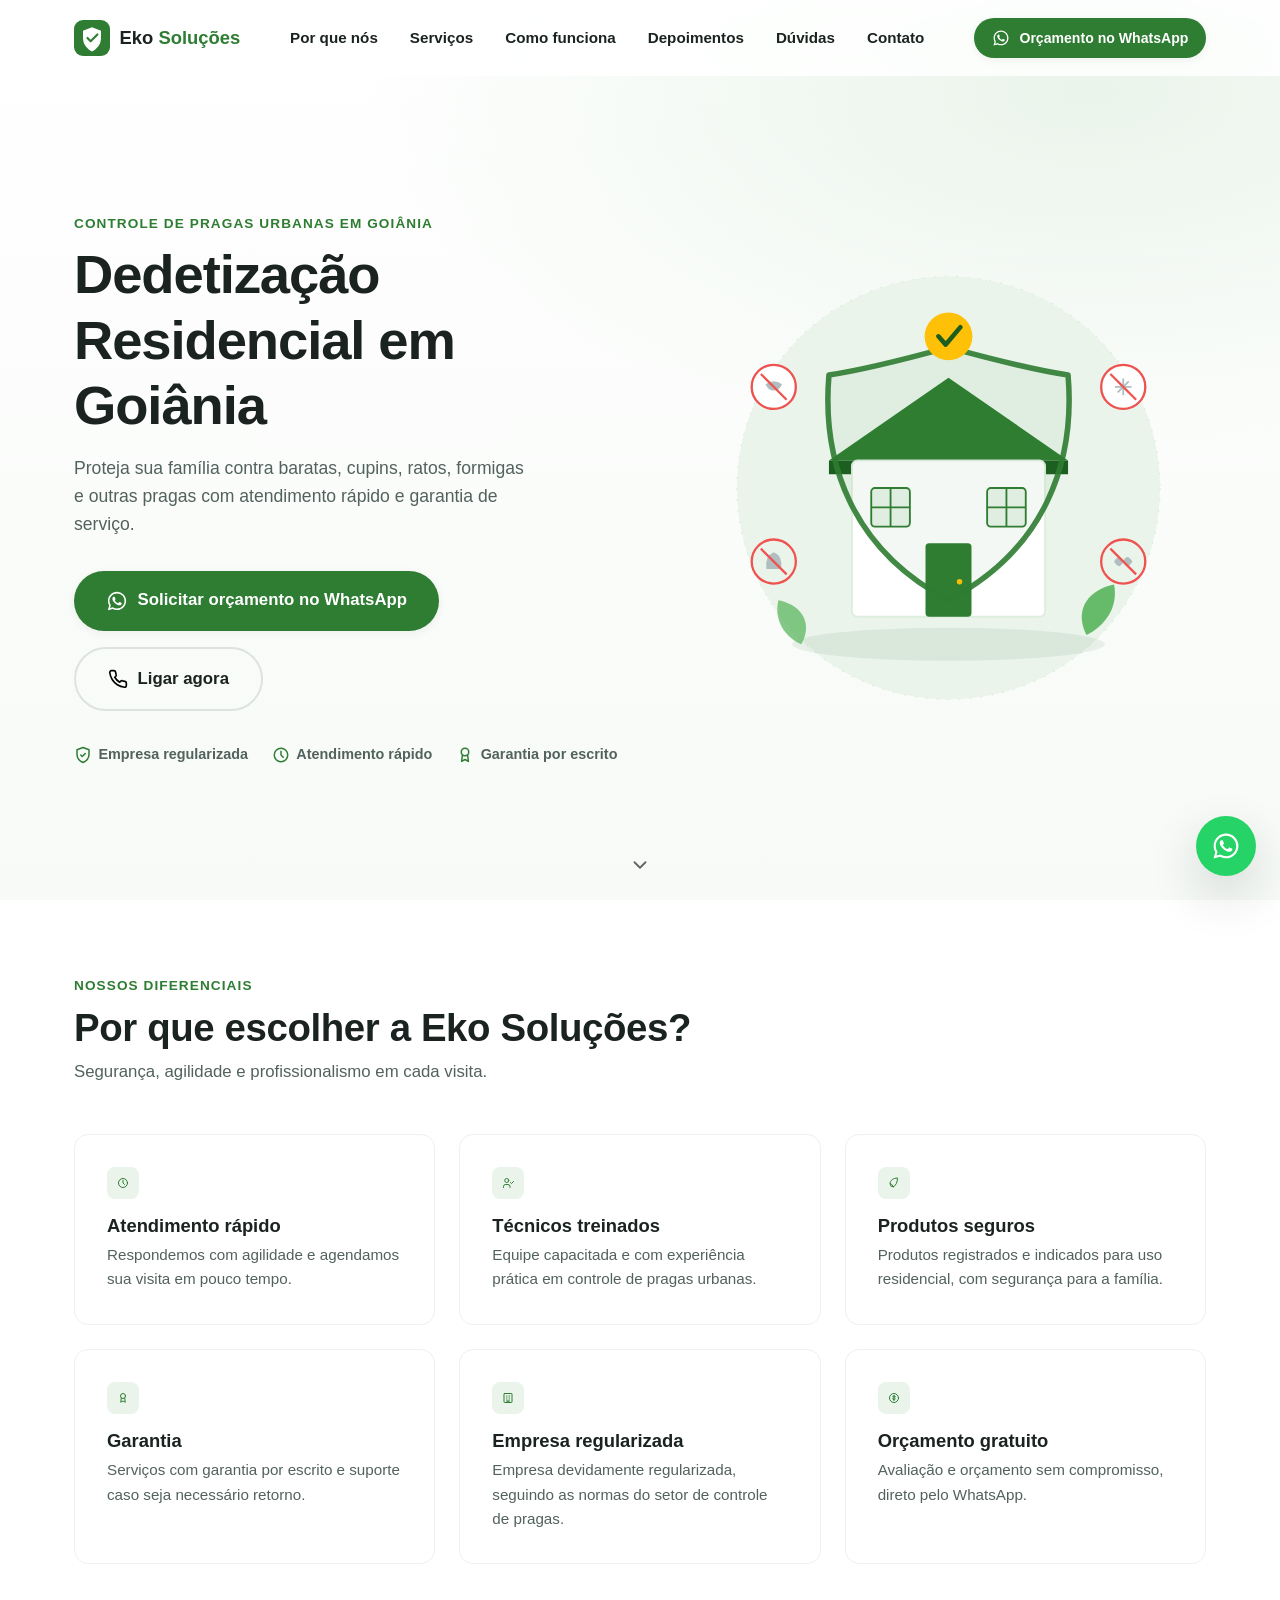
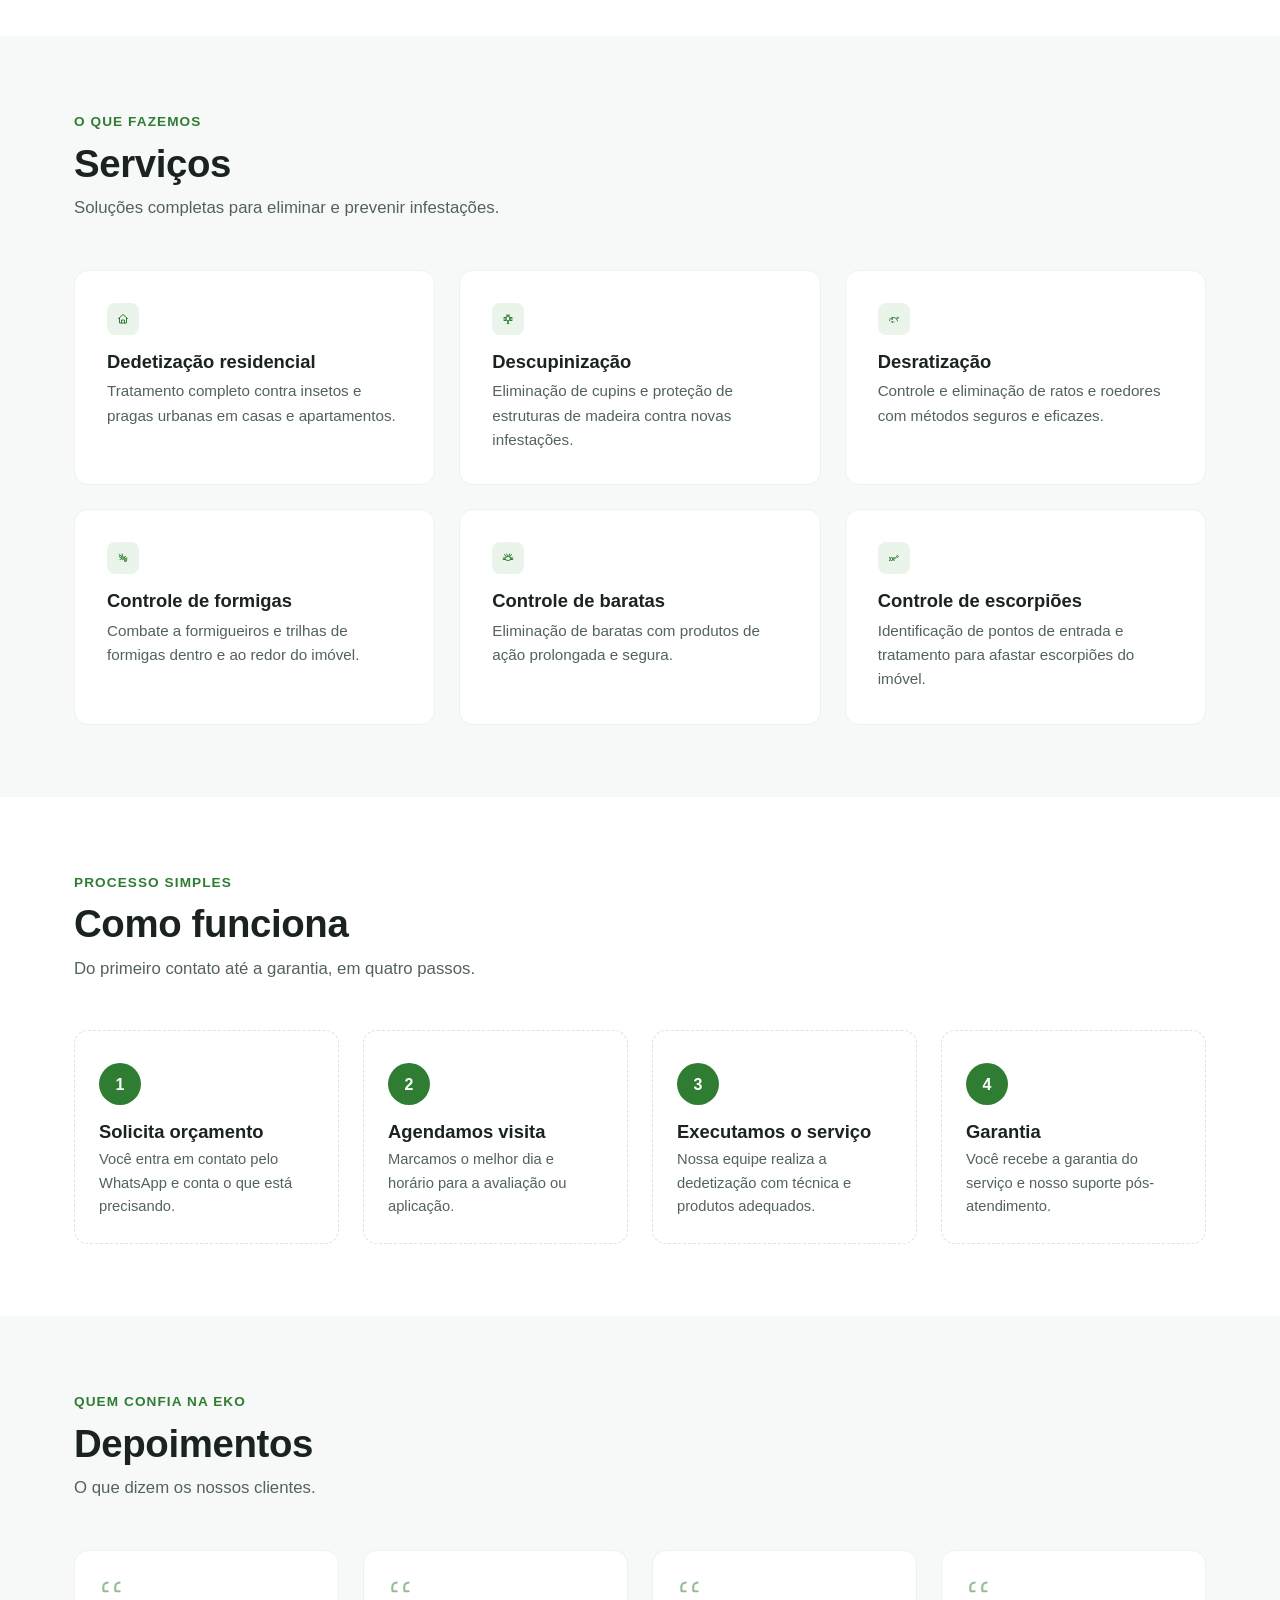
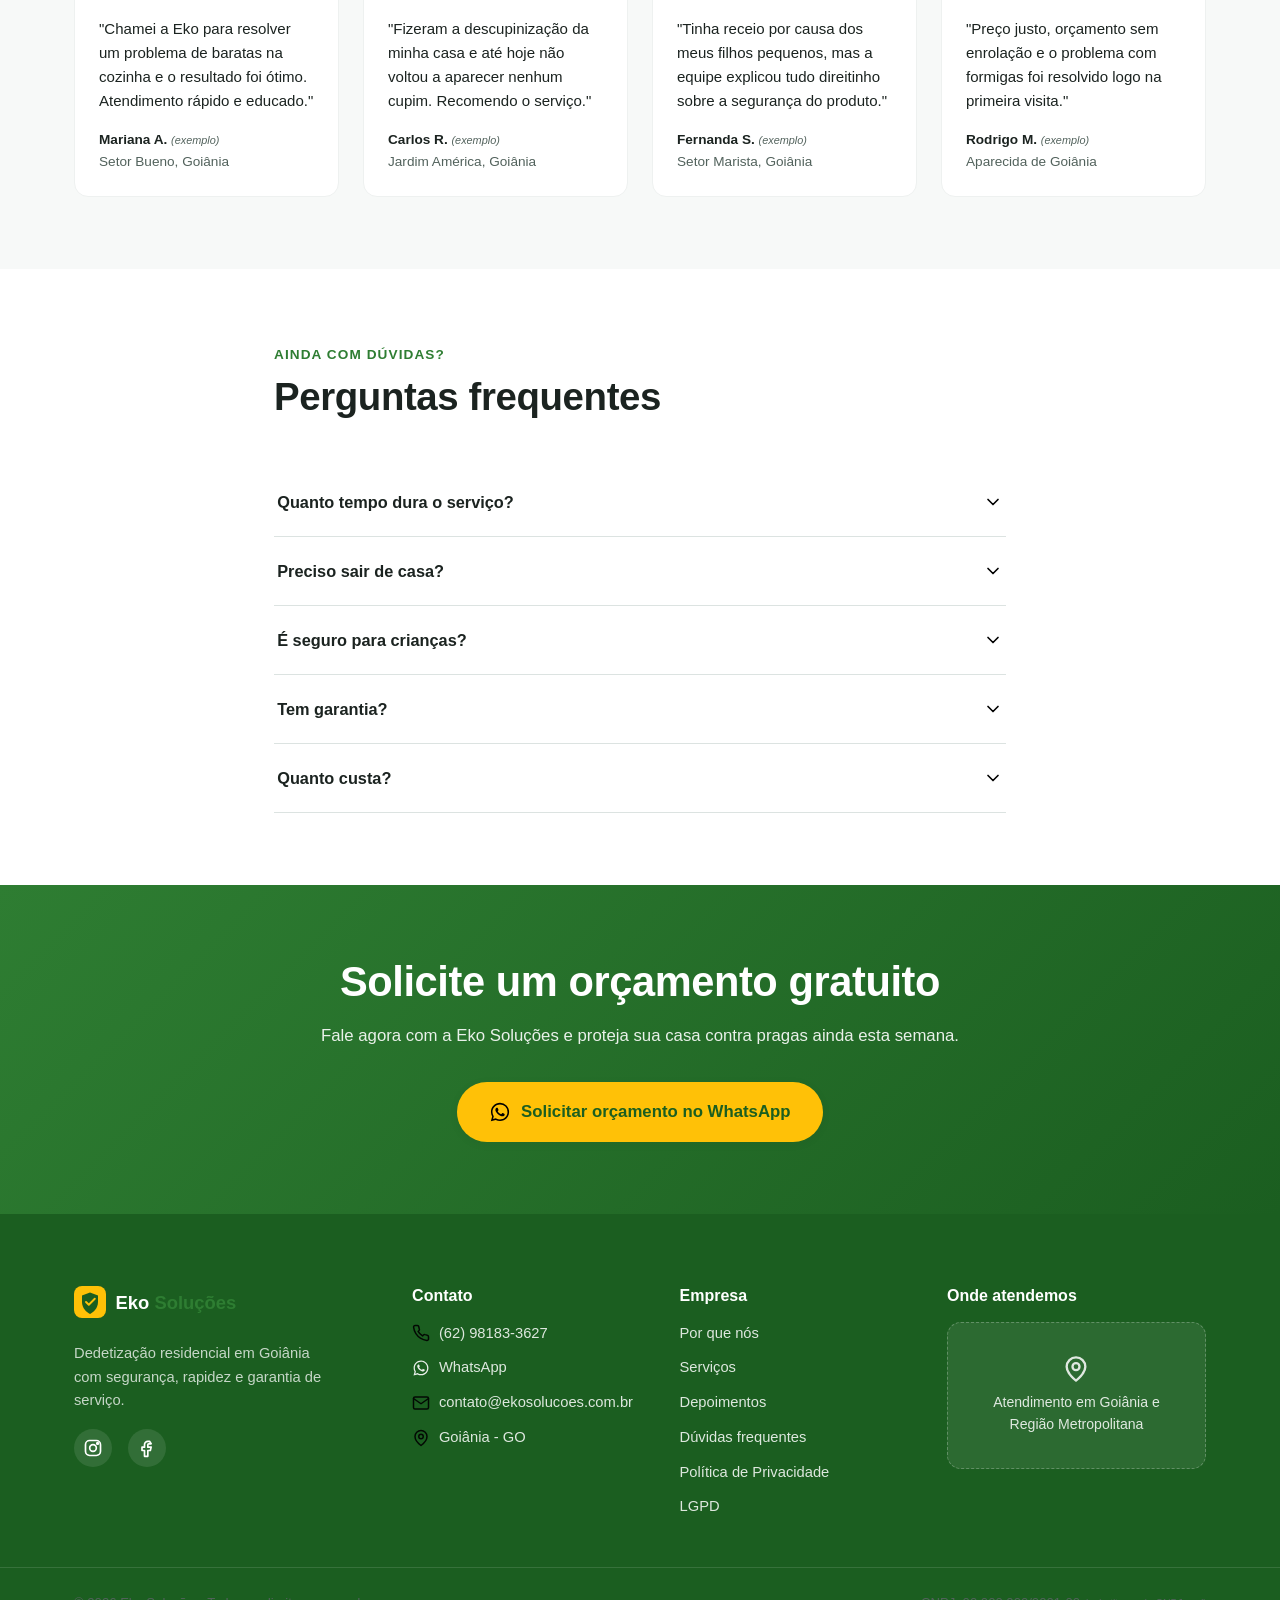
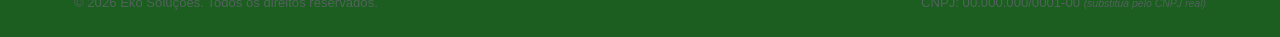
==== index.html @ 36d7492b "Primeira versão do site" ====
<!DOCTYPE html>
<html lang="pt-BR">
<head>
  <!-- ============================================================
       CONFIGURAÇÃO BÁSICA DO DOCUMENTO
  ============================================================= -->
  <meta charset="UTF-8">
  <meta name="viewport" content="width=device-width, initial-scale=1, viewport-fit=cover">

  <!-- ============================================================
       SEO — TÍTULO, DESCRIÇÃO E PALAVRAS-CHAVE
       Edite estes valores caso mude o foco geográfico ou de serviço.
  ============================================================= -->
  <title>Dedetização Residencial em Goiânia | Eko Soluções</title>
  <meta name="description" content="Dedetização residencial em Goiânia com atendimento rápido e garantia de serviço. Eliminamos baratas, cupins, ratos, formigas e escorpiões. Orçamento gratuito pelo WhatsApp.">
  <meta name="keywords" content="dedetização goiânia, dedetizadora goiânia, controle de pragas, descupinização, desratização, controle de formigas, controle de baratas, controle de escorpiões, dedetização residencial">
  <meta name="author" content="Eko Soluções">
  <meta name="robots" content="index, follow">
  <link rel="canonical" href="https://ekosolucoes.com.br/">

  <!-- ============================================================
       OPEN GRAPH (compartilhamento no Facebook, WhatsApp, LinkedIn)
  ============================================================= -->
  <meta property="og:type" content="website">
  <meta property="og:site_name" content="Eko Soluções">
  <meta property="og:locale" content="pt_BR">
  <meta property="og:title" content="Dedetização Residencial em Goiânia | Eko Soluções">
  <meta property="og:description" content="Proteja sua família contra baratas, cupins, ratos, formigas e outras pragas com atendimento rápido e garantia de serviço.">
  <meta property="og:url" content="https://ekosolucoes.com.br/">
  <meta property="og:image" content="https://ekosolucoes.com.br/images/og-image.png">
  <meta property="og:image:width" content="1200">
  <meta property="og:image:height" content="630">
  <meta property="og:image:alt" content="Eko Soluções — Dedetização residencial em Goiânia">

  <!-- ============================================================
       TWITTER CARDS
  ============================================================= -->
  <meta name="twitter:card" content="summary_large_image">
  <meta name="twitter:title" content="Dedetização Residencial em Goiânia | Eko Soluções">
  <meta name="twitter:description" content="Proteja sua família contra baratas, cupins, ratos, formigas e outras pragas com atendimento rápido e garantia de serviço.">
  <meta name="twitter:image" content="https://ekosolucoes.com.br/images/twitter-card.png">

  <!-- ============================================================
       FAVICON / ÍCONES DE APP
  ============================================================= -->
  <link rel="icon" href="/favicon.ico" sizes="any">
  <link rel="icon" type="image/png" sizes="32x32" href="images/favicon-32.png">
  <link rel="icon" type="image/png" sizes="16x16" href="images/favicon-16.png">
  <link rel="icon" type="image/png" sizes="192x192" href="images/favicon-192.png">
  <link rel="apple-touch-icon" sizes="180x180" href="images/apple-touch-icon.png">
  <link rel="manifest" href="manifest.json">
  <meta name="theme-color" content="#2E7D32">

  <!-- ============================================================
       CSS — arquivo único, carregado no head (pequeno e otimizado,
       não bloqueia a renderização de forma perceptível pois é leve
       e não possui @import nem fontes externas).
  ============================================================= -->
  <link rel="stylesheet" href="style.css">

  <!-- ============================================================
       DADOS ESTRUTURADOS (SCHEMA.ORG) — LocalBusiness
       Atualize telefone, endereço e redes sociais com os dados reais
       da empresa antes de publicar em produção.
  ============================================================= -->
  <script type="application/ld+json">
  {
    "@context": "https://schema.org",
    "@type": "LocalBusiness",
    "@id": "https://ekosolucoes.com.br/#organization",
    "name": "Eko Soluções",
    "image": "https://ekosolucoes.com.br/images/og-image.png",
    "url": "https://ekosolucoes.com.br/",
    "telephone": "+5562981833627",
    "priceRange": "$$",
    "description": "Empresa de dedetização residencial em Goiânia. Controle de baratas, cupins, ratos, formigas e escorpiões com técnicos treinados, produtos seguros e garantia de serviço.",
    "address": {
      "@type": "PostalAddress",
      "addressLocality": "Goiânia",
      "addressRegion": "GO",
      "addressCountry": "BR"
    },
    "geo": {
      "@type": "GeoCoordinates",
      "latitude": -16.6869,
      "longitude": -49.2648
    },
    "areaServed": {
      "@type": "City",
      "name": "Goiânia"
    },
    "openingHoursSpecification": [
      {
        "@type": "OpeningHoursSpecification",
        "dayOfWeek": ["Monday","Tuesday","Wednesday","Thursday","Friday"],
        "opens": "08:00",
        "closes": "18:00"
      },
      {
        "@type": "OpeningHoursSpecification",
        "dayOfWeek": ["Saturday"],
        "opens": "08:00",
        "closes": "13:00"
      }
    ],
    "sameAs": [
      "https://www.instagram.com/ekosolucoes",
      "https://www.facebook.com/ekosolucoes"
    ]
  }
  </script>

  <!-- FAQPage schema — reforça a seção de Perguntas Frequentes nos resultados de busca -->
  <script type="application/ld+json">
  {
    "@context": "https://schema.org",
    "@type": "FAQPage",
    "mainEntity": [
      {
        "@type": "Question",
        "name": "Quanto tempo dura o serviço de dedetização?",
        "acceptedAnswer": { "@type": "Answer", "text": "Em geral, uma dedetização residencial completa dura entre 40 minutos e 2 horas, dependendo do tamanho do imóvel e do tipo de praga tratada." }
      },
      {
        "@type": "Question",
        "name": "Preciso sair de casa durante a aplicação?",
        "acceptedAnswer": { "@type": "Answer", "text": "Recomendamos deixar o ambiente ventilando por algumas horas após a aplicação. Nossa equipe orienta o tempo exato conforme o produto utilizado em cada caso." }
      },
      {
        "@type": "Question",
        "name": "É seguro para crianças e animais de estimação?",
        "acceptedAnswer": { "@type": "Answer", "text": "Sim. Utilizamos produtos registrados e aprovados para uso residencial, seguindo todas as normas de segurança. Orientamos o tempo de reentrada de crianças e pets no ambiente." }
      },
      {
        "@type": "Question",
        "name": "O serviço tem garantia?",
        "acceptedAnswer": { "@type": "Answer", "text": "Sim, todos os nossos serviços possuem garantia por escrito, com prazo que varia de acordo com o tipo de praga e serviço contratado." }
      },
      {
        "@type": "Question",
        "name": "Quanto custa a dedetização?",
        "acceptedAnswer": { "@type": "Answer", "text": "O valor varia conforme o tamanho do imóvel, o tipo de praga e a complexidade do serviço. Fazemos uma avaliação gratuita e enviamos um orçamento sem compromisso." }
      }
    ]
  }
  </script>
</head>

<body>

  <!-- ============================================================
       ACESSIBILIDADE: link para pular direto ao conteúdo principal,
       útil para quem navega via teclado ou leitor de tela.
  ============================================================= -->
  <a class="skip-link" href="#conteudo-principal">Pular para o conteúdo principal</a>

  <!-- ============================================================
       CABEÇALHO FIXO
  ============================================================= -->
  <header class="header" id="header">
    <div class="container header__inner">
      <a href="#topo" class="logo" aria-label="Eko Soluções — página inicial">
        <svg class="logo__mark" viewBox="0 0 40 40" width="36" height="36" aria-hidden="true">
          <rect width="40" height="40" rx="10" fill="#2E7D32"/>
          <path d="M20 8 30 12v8c0 8-6 13-10 15-4-2-10-7-10-15v-8l10-4Z" fill="#FFFFFF"/>
          <path d="m15 20 3.5 3.5L26 16" fill="none" stroke="#2E7D32" stroke-width="2.4" stroke-linecap="round" stroke-linejoin="round"/>
        </svg>
        <span class="logo__text">Eko <strong>Soluções</strong></span>
      </a>

      <!-- Navegação principal (desktop) -->
      <nav class="nav" id="mainNav" aria-label="Navegação principal">
        <ul class="nav__list">
          <li><a href="#por-que-nos">Por que nós</a></li>
          <li><a href="#servicos">Serviços</a></li>
          <li><a href="#como-funciona">Como funciona</a></li>
          <li><a href="#depoimentos">Depoimentos</a></li>
          <li><a href="#faq">Dúvidas</a></li>
          <li><a href="#contato">Contato</a></li>
        </ul>
      </nav>

      <div class="header__actions">
        <a href="#" class="btn btn--primary btn--sm js-whatsapp-link" data-wa-message="Olá! Vim pelo site e gostaria de solicitar um orçamento.">
          <img src="icons/whatsapp.svg" alt="" width="18" height="18" loading="lazy">
          <span>Orçamento no WhatsApp</span>
        </a>

        <!-- Botão do menu mobile (hambúrguer) -->
        <button class="menu-toggle" id="menuToggle" aria-expanded="false" aria-controls="mobileMenu" aria-label="Abrir menu de navegação">
          <img src="icons/menu.svg" alt="" width="26" height="26" class="menu-toggle__icon-open">
        </button>
      </div>
    </div>

    <!-- Menu mobile (painel deslizante) -->
    <div class="mobile-menu" id="mobileMenu" aria-hidden="true">
      <ul class="mobile-menu__list">
        <li><a href="#por-que-nos">Por que nós</a></li>
        <li><a href="#servicos">Serviços</a></li>
        <li><a href="#como-funciona">Como funciona</a></li>
        <li><a href="#depoimentos">Depoimentos</a></li>
        <li><a href="#faq">Dúvidas frequentes</a></li>
        <li><a href="#contato">Contato</a></li>
      </ul>
      <a href="#" class="btn btn--primary btn--block js-whatsapp-link" data-wa-message="Olá! Vim pelo site e gostaria de solicitar um orçamento.">
        <img src="icons/whatsapp.svg" alt="" width="18" height="18" loading="lazy">
        <span>Falar no WhatsApp</span>
      </a>
    </div>
  </header>

  <main id="conteudo-principal">

    <!-- ============================================================
         HERO — ocupa a tela inteira (100dvh)
    ============================================================= -->
    <section class="hero" id="topo">
      <div class="hero__bg" aria-hidden="true"></div>
      <div class="container hero__inner">
        <div class="hero__content">
          <p class="eyebrow">Controle de pragas urbanas em Goiânia</p>
          <h1 class="hero__title">Dedetização Residencial em Goiânia</h1>
          <p class="hero__subtitle">
            Proteja sua família contra baratas, cupins, ratos, formigas e outras pragas
            com atendimento rápido e garantia de serviço.
          </p>

          <div class="hero__actions">
            <a href="#" class="btn btn--primary btn--lg js-whatsapp-link" data-wa-message="Olá! Gostaria de solicitar um orçamento de dedetização.">
              <img src="icons/whatsapp.svg" alt="" width="22" height="22">
              <span>Solicitar orçamento no WhatsApp</span>
            </a>
            <a href="#" class="btn btn--outline btn--lg js-phone-link">
              <img src="icons/phone.svg" alt="" width="20" height="20">
              <span>Ligar agora</span>
            </a>
          </div>

          <ul class="hero__trust" aria-label="Diferenciais rápidos">
            <li><img src="icons/shield-check.svg" alt="" width="18" height="18">Empresa regularizada</li>
            <li><img src="icons/clock-fast.svg" alt="" width="18" height="18">Atendimento rápido</li>
            <li><img src="icons/certificate.svg" alt="" width="18" height="18">Garantia por escrito</li>
          </ul>
        </div>

        <div class="hero__media">
          <!-- Imagem acima da dobra: carregada sem lazy loading e com alta prioridade,
               pois impacta diretamente o LCP (Largest Contentful Paint). -->
          <img
            src="images/hero-illustration.svg"
            alt="Ilustração de uma casa protegida por um escudo verde, simbolizando a proteção contra pragas oferecida pela Eko Soluções"
            width="560" height="520"
            fetchpriority="high"
            decoding="async">
        </div>
      </div>

      <a href="#por-que-nos" class="hero__scroll-cue" aria-label="Rolar para a próxima seção">
        <img src="icons/chevron-down.svg" alt="" width="22" height="22">
      </a>
    </section>

    <!-- ============================================================
         POR QUE ESCOLHER A EKO SOLUÇÕES
    ============================================================= -->
    <section class="section" id="por-que-nos">
      <div class="container">
        <header class="section__head reveal">
          <p class="eyebrow">Nossos diferenciais</p>
          <h2>Por que escolher a Eko Soluções?</h2>
          <p class="section__lead">Segurança, agilidade e profissionalismo em cada visita.</p>
        </header>

        <div class="grid grid--3">
          <div class="card reveal">
            <img src="icons/clock-fast.svg" alt="" width="32" height="32" class="card__icon">
            <h3>Atendimento rápido</h3>
            <p>Respondemos com agilidade e agendamos sua visita em pouco tempo.</p>
          </div>
          <div class="card reveal">
            <img src="icons/user-check.svg" alt="" width="32" height="32" class="card__icon">
            <h3>Técnicos treinados</h3>
            <p>Equipe capacitada e com experiência prática em controle de pragas urbanas.</p>
          </div>
          <div class="card reveal">
            <img src="icons/leaf.svg" alt="" width="32" height="32" class="card__icon">
            <h3>Produtos seguros</h3>
            <p>Produtos registrados e indicados para uso residencial, com segurança para a família.</p>
          </div>
          <div class="card reveal">
            <img src="icons/certificate.svg" alt="" width="32" height="32" class="card__icon">
            <h3>Garantia</h3>
            <p>Serviços com garantia por escrito e suporte caso seja necessário retorno.</p>
          </div>
          <div class="card reveal">
            <img src="icons/building.svg" alt="" width="32" height="32" class="card__icon">
            <h3>Empresa regularizada</h3>
            <p>Empresa devidamente regularizada, seguindo as normas do setor de controle de pragas.</p>
          </div>
          <div class="card reveal">
            <img src="icons/coin.svg" alt="" width="32" height="32" class="card__icon">
            <h3>Orçamento gratuito</h3>
            <p>Avaliação e orçamento sem compromisso, direto pelo WhatsApp.</p>
          </div>
        </div>
      </div>
    </section>

    <!-- ============================================================
         SERVIÇOS
    ============================================================= -->
    <section class="section section--alt" id="servicos">
      <div class="container">
        <header class="section__head reveal">
          <p class="eyebrow">O que fazemos</p>
          <h2>Serviços</h2>
          <p class="section__lead">Soluções completas para eliminar e prevenir infestações.</p>
        </header>

        <div class="grid grid--3">
          <div class="card reveal">
            <img src="icons/house.svg" alt="" width="32" height="32" class="card__icon">
            <h3>Dedetização residencial</h3>
            <p>Tratamento completo contra insetos e pragas urbanas em casas e apartamentos.</p>
          </div>
          <div class="card reveal">
            <img src="icons/termite.svg" alt="" width="32" height="32" class="card__icon">
            <h3>Descupinização</h3>
            <p>Eliminação de cupins e proteção de estruturas de madeira contra novas infestações.</p>
          </div>
          <div class="card reveal">
            <img src="icons/rat.svg" alt="" width="32" height="32" class="card__icon">
            <h3>Desratização</h3>
            <p>Controle e eliminação de ratos e roedores com métodos seguros e eficazes.</p>
          </div>
          <div class="card reveal">
            <img src="icons/ant.svg" alt="" width="32" height="32" class="card__icon">
            <h3>Controle de formigas</h3>
            <p>Combate a formigueiros e trilhas de formigas dentro e ao redor do imóvel.</p>
          </div>
          <div class="card reveal">
            <img src="icons/cockroach.svg" alt="" width="32" height="32" class="card__icon">
            <h3>Controle de baratas</h3>
            <p>Eliminação de baratas com produtos de ação prolongada e segura.</p>
          </div>
          <div class="card reveal">
            <img src="icons/scorpion.svg" alt="" width="32" height="32" class="card__icon">
            <h3>Controle de escorpiões</h3>
            <p>Identificação de pontos de entrada e tratamento para afastar escorpiões do imóvel.</p>
          </div>
        </div>
      </div>
    </section>

    <!-- ============================================================
         COMO FUNCIONA
    ============================================================= -->
    <section class="section" id="como-funciona">
      <div class="container">
        <header class="section__head reveal">
          <p class="eyebrow">Processo simples</p>
          <h2>Como funciona</h2>
          <p class="section__lead">Do primeiro contato até a garantia, em quatro passos.</p>
        </header>

        <ol class="steps">
          <li class="steps__item reveal">
            <span class="steps__number">1</span>
            <h3>Solicita orçamento</h3>
            <p>Você entra em contato pelo WhatsApp e conta o que está precisando.</p>
          </li>
          <li class="steps__item reveal">
            <span class="steps__number">2</span>
            <h3>Agendamos visita</h3>
            <p>Marcamos o melhor dia e horário para a avaliação ou aplicação.</p>
          </li>
          <li class="steps__item reveal">
            <span class="steps__number">3</span>
            <h3>Executamos o serviço</h3>
            <p>Nossa equipe realiza a dedetização com técnica e produtos adequados.</p>
          </li>
          <li class="steps__item reveal">
            <span class="steps__number">4</span>
            <h3>Garantia</h3>
            <p>Você recebe a garantia do serviço e nosso suporte pós-atendimento.</p>
          </li>
        </ol>
      </div>
    </section>

    <!-- ============================================================
         DEPOIMENTOS
    ============================================================= -->
    <section class="section section--alt" id="depoimentos">
      <div class="container">
        <header class="section__head reveal">
          <p class="eyebrow">Quem confia na Eko</p>
          <h2>Depoimentos</h2>
          <p class="section__lead">O que dizem os nossos clientes.</p>
        </header>

        <!--
          ATENÇÃO — DEPOIMENTOS FICTÍCIOS:
          Os quatro depoimentos abaixo são apenas EXEMPLOS para fins de layout.
          Substitua pelos depoimentos reais dos seus clientes antes de publicar,
          preferencialmente com autorização por escrito para uso do nome/foto.
        -->
        <div class="grid grid--4">
          <blockquote class="testimonial reveal">
            <img src="icons/quote.svg" alt="" width="26" height="26" class="testimonial__icon">
            <p>"Chamei a Eko para resolver um problema de baratas na cozinha e o resultado foi ótimo. Atendimento rápido e educado."</p>
            <footer>
              <span class="testimonial__name">Mariana A. <span class="ficticio">(exemplo)</span></span>
              <span class="testimonial__place">Setor Bueno, Goiânia</span>
            </footer>
          </blockquote>
          <blockquote class="testimonial reveal">
            <img src="icons/quote.svg" alt="" width="26" height="26" class="testimonial__icon">
            <p>"Fizeram a descupinização da minha casa e até hoje não voltou a aparecer nenhum cupim. Recomendo o serviço."</p>
            <footer>
              <span class="testimonial__name">Carlos R. <span class="ficticio">(exemplo)</span></span>
              <span class="testimonial__place">Jardim América, Goiânia</span>
            </footer>
          </blockquote>
          <blockquote class="testimonial reveal">
            <img src="icons/quote.svg" alt="" width="26" height="26" class="testimonial__icon">
            <p>"Tinha receio por causa dos meus filhos pequenos, mas a equipe explicou tudo direitinho sobre a segurança do produto."</p>
            <footer>
              <span class="testimonial__name">Fernanda S. <span class="ficticio">(exemplo)</span></span>
              <span class="testimonial__place">Setor Marista, Goiânia</span>
            </footer>
          </blockquote>
          <blockquote class="testimonial reveal">
            <img src="icons/quote.svg" alt="" width="26" height="26" class="testimonial__icon">
            <p>"Preço justo, orçamento sem enrolação e o problema com formigas foi resolvido logo na primeira visita."</p>
            <footer>
              <span class="testimonial__name">Rodrigo M. <span class="ficticio">(exemplo)</span></span>
              <span class="testimonial__place">Aparecida de Goiânia</span>
            </footer>
          </blockquote>
        </div>
      </div>
    </section>

    <!-- ============================================================
         FAQ (ACCORDION)
    ============================================================= -->
    <section class="section" id="faq">
      <div class="container container--narrow">
        <header class="section__head reveal">
          <p class="eyebrow">Ainda com dúvidas?</p>
          <h2>Perguntas frequentes</h2>
        </header>

        <div class="accordion reveal">
          <div class="accordion__item">
            <h3 class="accordion__heading">
              <button class="accordion__trigger" aria-expanded="false" aria-controls="faq-1" id="faq-1-btn">
                Quanto tempo dura o serviço?
                <img src="icons/chevron-down.svg" alt="" width="20" height="20" class="accordion__chevron">
              </button>
            </h3>
            <div class="accordion__panel" id="faq-1" role="region" aria-labelledby="faq-1-btn">
              <p>Em geral, uma dedetização residencial completa dura entre 40 minutos e 2 horas, dependendo do tamanho do imóvel e do tipo de praga tratada.</p>
            </div>
          </div>

          <div class="accordion__item">
            <h3 class="accordion__heading">
              <button class="accordion__trigger" aria-expanded="false" aria-controls="faq-2" id="faq-2-btn">
                Preciso sair de casa?
                <img src="icons/chevron-down.svg" alt="" width="20" height="20" class="accordion__chevron">
              </button>
            </h3>
            <div class="accordion__panel" id="faq-2" role="region" aria-labelledby="faq-2-btn">
              <p>Recomendamos deixar o ambiente ventilando por algumas horas após a aplicação. Nossa equipe orienta o tempo exato conforme o produto utilizado em cada caso.</p>
            </div>
          </div>

          <div class="accordion__item">
            <h3 class="accordion__heading">
              <button class="accordion__trigger" aria-expanded="false" aria-controls="faq-3" id="faq-3-btn">
                É seguro para crianças?
                <img src="icons/chevron-down.svg" alt="" width="20" height="20" class="accordion__chevron">
              </button>
            </h3>
            <div class="accordion__panel" id="faq-3" role="region" aria-labelledby="faq-3-btn">
              <p>Sim. Utilizamos produtos registrados e aprovados para uso residencial, seguindo todas as normas de segurança. Orientamos o tempo de reentrada de crianças e pets no ambiente.</p>
            </div>
          </div>

          <div class="accordion__item">
            <h3 class="accordion__heading">
              <button class="accordion__trigger" aria-expanded="false" aria-controls="faq-4" id="faq-4-btn">
                Tem garantia?
                <img src="icons/chevron-down.svg" alt="" width="20" height="20" class="accordion__chevron">
              </button>
            </h3>
            <div class="accordion__panel" id="faq-4" role="region" aria-labelledby="faq-4-btn">
              <p>Sim, todos os nossos serviços possuem garantia por escrito, com prazo que varia de acordo com o tipo de praga e serviço contratado.</p>
            </div>
          </div>

          <div class="accordion__item">
            <h3 class="accordion__heading">
              <button class="accordion__trigger" aria-expanded="false" aria-controls="faq-5" id="faq-5-btn">
                Quanto custa?
                <img src="icons/chevron-down.svg" alt="" width="20" height="20" class="accordion__chevron">
              </button>
            </h3>
            <div class="accordion__panel" id="faq-5" role="region" aria-labelledby="faq-5-btn">
              <p>O valor varia conforme o tamanho do imóvel, o tipo de praga e a complexidade do serviço. Fazemos uma avaliação gratuita e enviamos um orçamento sem compromisso.</p>
            </div>
          </div>
        </div>
      </div>
    </section>

    <!-- ============================================================
         CTA FINAL
    ============================================================= -->
    <section class="cta-final">
      <div class="container cta-final__inner reveal">
        <h2>Solicite um orçamento gratuito</h2>
        <p>Fale agora com a Eko Soluções e proteja sua casa contra pragas ainda esta semana.</p>
        <a href="#" class="btn btn--yellow btn--lg js-whatsapp-link" data-wa-message="Olá! Quero solicitar um orçamento gratuito de dedetização.">
          <img src="icons/whatsapp.svg" alt="" width="22" height="22" class="whatsapp-icon-dark">
          <span>Solicitar orçamento no WhatsApp</span>
        </a>
      </div>
    </section>

  </main>

  <!-- ============================================================
       RODAPÉ
  ============================================================= -->
  <footer class="footer" id="contato">
    <div class="container footer__grid">
      <div class="footer__col">
        <a href="#topo" class="logo logo--footer" aria-label="Eko Soluções — página inicial">
          <svg class="logo__mark" viewBox="0 0 40 40" width="32" height="32" aria-hidden="true">
            <rect width="40" height="40" rx="10" fill="#FFC107"/>
            <path d="M20 8 30 12v8c0 8-6 13-10 15-4-2-10-7-10-15v-8l10-4Z" fill="#1B5E20"/>
            <path d="m15 20 3.5 3.5L26 16" fill="none" stroke="#FFC107" stroke-width="2.4" stroke-linecap="round" stroke-linejoin="round"/>
          </svg>
          <span class="logo__text logo__text--footer">Eko <strong>Soluções</strong></span>
        </a>
        <p class="footer__desc">Dedetização residencial em Goiânia com segurança, rapidez e garantia de serviço.</p>

        <div class="footer__social">
          <a href="https://www.instagram.com/ekosolucoes" target="_blank" rel="noopener noreferrer" aria-label="Eko Soluções no Instagram">
            <img src="icons/instagram.svg" alt="" width="20" height="20" loading="lazy">
          </a>
          <a href="https://www.facebook.com/ekosolucoes" target="_blank" rel="noopener noreferrer" aria-label="Eko Soluções no Facebook">
            <img src="icons/facebook.svg" alt="" width="20" height="20" loading="lazy">
          </a>
        </div>
      </div>

      <div class="footer__col">
        <h3 class="footer__title">Contato</h3>
        <ul class="footer__list">
          <li>
            <img src="icons/phone.svg" alt="" width="18" height="18" loading="lazy">
            <a href="#" class="js-phone-link">(62) 98183-3627</a>
          </li>
          <li>
            <img src="icons/whatsapp.svg" alt="" width="18" height="18" loading="lazy" class="icon-footer-wa">
            <a href="#" class="js-whatsapp-link" data-wa-message="Olá! Encontrei a Eko Soluções pelo site e gostaria de mais informações.">WhatsApp</a>
          </li>
          <li>
            <img src="icons/mail.svg" alt="" width="18" height="18" loading="lazy">
            <a href="mailto:contato@ekosolucoes.com.br">contato@ekosolucoes.com.br</a>
          </li>
          <li>
            <img src="icons/map-pin.svg" alt="" width="18" height="18" loading="lazy">
            <span>Goiânia - GO</span>
          </li>
        </ul>
      </div>

      <div class="footer__col">
        <h3 class="footer__title">Empresa</h3>
        <ul class="footer__list footer__list--links">
          <li><a href="#por-que-nos">Por que nós</a></li>
          <li><a href="#servicos">Serviços</a></li>
          <li><a href="#depoimentos">Depoimentos</a></li>
          <li><a href="#faq">Dúvidas frequentes</a></li>
          <li><a href="politica-de-privacidade.html">Política de Privacidade</a></li>
          <li><a href="politica-de-privacidade.html#lgpd">LGPD</a></li>
        </ul>
      </div>

      <div class="footer__col footer__col--map">
        <h3 class="footer__title">Onde atendemos</h3>
        <!--
          PLACEHOLDER DE MAPA:
          Substitua este bloco por um <iframe> real do Google Maps quando
          publicar em produção. Exemplo:
          <iframe src="https://www.google.com/maps/embed?pb=..." width="100%" height="220"
            style="border:0" loading="lazy" referrerpolicy="no-referrer-when-downgrade"
            title="Mapa de atendimento em Goiânia"></iframe>
          Mantivemos um placeholder estático para não depender de serviços
          externos e preservar a nota de performance.
        -->
        <div class="map-placeholder" role="img" aria-label="Mapa ilustrativo indicando a região de atendimento em Goiânia e Grande Goiânia">
          <img src="icons/map-pin.svg" alt="" width="28" height="28" loading="lazy">
          <span>Atendimento em Goiânia e Região Metropolitana</span>
        </div>
      </div>
    </div>

    <div class="footer__bottom">
      <div class="container footer__bottom-inner">
        <p>&copy; <span id="anoAtual">2026</span> Eko Soluções. Todos os direitos reservados.</p>
        <p class="footer__cnpj">CNPJ: 00.000.000/0001-00 <span class="ficticio">(substitua pelo CNPJ real)</span></p>
      </div>
    </div>
  </footer>

  <!-- ============================================================
       BOTÃO FLUTUANTE DO WHATSAPP
  ============================================================= -->
  <a href="#" class="whatsapp-float js-whatsapp-link" data-wa-message="Olá! Vim pelo site da Eko Soluções e gostaria de solicitar um orçamento." aria-label="Solicitar orçamento pelo WhatsApp">
    <img src="icons/whatsapp.svg" alt="" width="30" height="30">
  </a>

  <!-- ============================================================
       BOTÃO VOLTAR AO TOPO
  ============================================================= -->
  <button class="back-to-top" id="backToTop" aria-label="Voltar ao topo da página">
    <img src="icons/arrow-up.svg" alt="" width="22" height="22">
  </button>

  <!-- ============================================================
       JAVASCRIPT — carregado no final do body com "defer" para não
       bloquear a renderização da página.
  ============================================================= -->
  <script src="script.js" defer></script>
</body>
</html>
---- style.css ----
/* ============================================================================
   EKO SOLUÇÕES — style.css
   CSS puro, sem frameworks, organizado por seções e fortemente comentado.
   Índice:
     1. Reset e variáveis (design tokens)
     2. Tipografia e elementos base
     3. Utilitários (container, grid, botões)
     4. Cabeçalho e navegação
     5. Hero
     6. Seções gerais (cards, "por que nós", serviços)
     7. Como funciona
     8. Depoimentos
     9. FAQ / Accordion
    10. CTA final
    11. Rodapé
    12. Botões flutuantes (WhatsApp / voltar ao topo)
    13. Animações (reveal on scroll)
    14. Acessibilidade e responsividade
============================================================================ */

/* ----------------------------------------------------------------------
   1. RESET E VARIÁVEIS
------------------------------------------------------------------------- */
*, *::before, *::after {
  box-sizing: border-box;
  margin: 0;
  padding: 0;
}

:root {
  /* Paleta de cores da marca */
  --color-green: #2E7D32;        /* verde principal */
  --color-green-dark: #1B5E20;   /* verde escuro (hover, rodapé) */
  --color-green-light: #66BB6A;  /* verde claro (detalhes) */
  --color-green-surface: #EAF4EB;/* fundo verde bem suave */
  --color-white: #FFFFFF;
  --color-gray-50: #F7F9F8;      /* cinza claríssimo (fundo alternado) */
  --color-gray-100: #EEF1F0;
  --color-gray-300: #DCE3E1;
  --color-text: #1B2320;         /* texto principal (quase preto, contraste AA) */
  --color-text-muted: #52625C;   /* texto secundário */
  --color-yellow: #FFC107;       /* destaque de CTA */
  --color-yellow-dark: #E6A800;

  /* Tipografia — pilha de fontes do sistema (sem requisições externas,
     essencial para performance e para não depender de CDN). */
  --font-base: -apple-system, "Segoe UI", Roboto, Helvetica, Arial, sans-serif;

  /* Espaçamentos */
  --space-1: 0.5rem;
  --space-2: 1rem;
  --space-3: 1.5rem;
  --space-4: 2rem;
  --space-5: 3rem;
  --space-6: 4.5rem;

  /* Layout */
  --container-width: 1180px;
  --radius-sm: 8px;
  --radius-md: 14px;
  --radius-lg: 22px;
  --header-height: 76px;

  /* Sombras */
  --shadow-sm: 0 2px 10px rgba(27, 35, 32, 0.06);
  --shadow-md: 0 10px 30px rgba(27, 35, 32, 0.10);
  --shadow-lg: 0 20px 50px rgba(27, 35, 32, 0.16);

  /* Transições */
  --ease: cubic-bezier(0.4, 0, 0.2, 1);
  --transition-fast: 0.2s var(--ease);
  --transition-base: 0.35s var(--ease);
}

html {
  scroll-behavior: smooth;
  -webkit-text-size-adjust: 100%;
}

body {
  font-family: var(--font-base);
  color: var(--color-text);
  background: var(--color-white);
  line-height: 1.6;
  font-size: 16px;
  overflow-x: hidden;
}

/* Respeita usuários que preferem menos movimento (acessibilidade) */
@media (prefers-reduced-motion: reduce) {
  html { scroll-behavior: auto; }
  *, *::before, *::after {
    animation-duration: 0.001ms !important;
    animation-iteration-count: 1 !important;
    transition-duration: 0.001ms !important;
    scroll-behavior: auto !important;
  }
}

img { max-width: 100%; height: auto; display: block; }
a { color: inherit; text-decoration: none; }
ul, ol { list-style: none; }
button { font-family: inherit; cursor: pointer; background: none; border: none; }
h1, h2, h3 { line-height: 1.2; font-weight: 700; }

/* Foco visível para navegação por teclado (acessibilidade) */
a:focus-visible,
button:focus-visible,
input:focus-visible {
  outline: 3px solid var(--color-green-light);
  outline-offset: 3px;
  border-radius: 4px;
}

/* Link para pular ao conteúdo principal (leitores de tela / teclado) */
.skip-link {
  position: absolute;
  left: -9999px;
  top: 0;
  background: var(--color-green);
  color: var(--color-white);
  padding: var(--space-2) var(--space-3);
  z-index: 1000;
  border-radius: 0 0 var(--radius-sm) 0;
  font-weight: 600;
}
.skip-link:focus {
  left: 0;
}

/* ----------------------------------------------------------------------
   2. TIPOGRAFIA
------------------------------------------------------------------------- */
h1, .hero__title {
  font-size: clamp(2.1rem, 4.4vw, 3.4rem);
  letter-spacing: -0.02em;
}

h2 {
  font-size: clamp(1.7rem, 3vw, 2.4rem);
  letter-spacing: -0.01em;
  color: var(--color-text);
}

h3 {
  font-size: 1.15rem;
}

p { color: var(--color-text-muted); }

.eyebrow {
  display: inline-block;
  color: var(--color-green);
  font-weight: 700;
  font-size: 0.85rem;
  text-transform: uppercase;
  letter-spacing: 0.08em;
  margin-bottom: var(--space-1);
}

.ficticio {
  font-weight: 400;
  font-size: 0.8em;
  color: var(--color-text-muted);
  font-style: italic;
}

/* ----------------------------------------------------------------------
   3. UTILITÁRIOS
------------------------------------------------------------------------- */
.container {
  width: 100%;
  max-width: var(--container-width);
  margin-inline: auto;
  padding-inline: var(--space-3);
}

.container--narrow {
  max-width: 780px;
}

.section {
  padding-block: var(--space-6);
}

.section--alt {
  background: var(--color-gray-50);
}

.section__head {
  max-width: 640px;
  margin-bottom: var(--space-5);
}

.section__lead {
  font-size: 1.05rem;
  margin-top: var(--space-1);
}

.grid {
  display: grid;
  gap: var(--space-3);
}

.grid--3 {
  grid-template-columns: repeat(3, 1fr);
}

.grid--4 {
  grid-template-columns: repeat(4, 1fr);
}

@media (max-width: 980px) {
  .grid--3 { grid-template-columns: repeat(2, 1fr); }
  .grid--4 { grid-template-columns: repeat(2, 1fr); }
}

@media (max-width: 620px) {
  .grid--3, .grid--4 { grid-template-columns: 1fr; }
}

/* Botões --------------------------------------------------------------- */
.btn {
  display: inline-flex;
  align-items: center;
  justify-content: center;
  gap: 0.6rem;
  font-weight: 700;
  font-size: 0.98rem;
  padding: 0.85rem 1.6rem;
  border-radius: 999px;
  transition: transform var(--transition-fast), box-shadow var(--transition-fast), background-color var(--transition-fast);
  white-space: nowrap;
}

.btn img { flex-shrink: 0; }

.btn--primary {
  background: var(--color-green);
  color: var(--color-white);
  box-shadow: var(--shadow-sm);
}
.btn--primary:hover,
.btn--primary:focus-visible {
  background: var(--color-green-dark);
  transform: translateY(-2px);
  box-shadow: var(--shadow-md);
}

.btn--outline {
  background: transparent;
  color: var(--color-text);
  border: 2px solid var(--color-gray-300);
}
.btn--outline:hover,
.btn--outline:focus-visible {
  border-color: var(--color-green);
  color: var(--color-green);
  transform: translateY(-2px);
}

.btn--yellow {
  background: var(--color-yellow);
  color: var(--color-green-dark);
  box-shadow: var(--shadow-sm);
}
.btn--yellow:hover,
.btn--yellow:focus-visible {
  background: var(--color-yellow-dark);
  transform: translateY(-2px);
  box-shadow: var(--shadow-md);
}
.whatsapp-icon-dark { filter: brightness(0) saturate(100%); } /* deixa o ícone do whats escuro sobre fundo amarelo */

.btn--sm { padding: 0.55rem 1.1rem; font-size: 0.88rem; }
.btn--lg { padding: 1.05rem 2rem; font-size: 1.05rem; }
.btn--block { width: 100%; }

/* ----------------------------------------------------------------------
   4. CABEÇALHO
------------------------------------------------------------------------- */
.header {
  position: fixed;
  inset-block-start: 0;
  inset-inline: 0;
  z-index: 500;
  height: var(--header-height);
  display: flex;
  align-items: center;
  background: rgba(255, 255, 255, 0.85);
  backdrop-filter: saturate(180%) blur(10px);
  -webkit-backdrop-filter: saturate(180%) blur(10px);
  transition: box-shadow var(--transition-fast), background-color var(--transition-fast);
}

.header.is-scrolled {
  box-shadow: var(--shadow-sm);
  background: rgba(255, 255, 255, 0.97);
}

.header__inner {
  display: flex;
  align-items: center;
  justify-content: space-between;
  gap: var(--space-3);
}

.logo {
  display: inline-flex;
  align-items: center;
  gap: 0.6rem;
  font-weight: 600;
}
.logo__text {
  font-size: 1.15rem;
  color: var(--color-text);
}
.logo__text strong { color: var(--color-green); }

.nav__list {
  display: flex;
  gap: var(--space-4);
}
.nav__list a {
  font-weight: 600;
  font-size: 0.95rem;
  color: var(--color-text);
  position: relative;
  padding-block: 0.3rem;
}
.nav__list a::after {
  content: "";
  position: absolute;
  left: 0; right: 0; bottom: -2px;
  height: 2px;
  background: var(--color-green);
  transform: scaleX(0);
  transform-origin: left;
  transition: transform var(--transition-fast);
}
.nav__list a:hover::after,
.nav__list a:focus-visible::after {
  transform: scaleX(1);
}

.header__actions {
  display: flex;
  align-items: center;
  gap: var(--space-2);
}

.menu-toggle {
  display: none;
  padding: 0.4rem;
  border-radius: var(--radius-sm);
}

/* Menu mobile ------------------------------------------------------------ */
.mobile-menu {
  position: fixed;
  top: var(--header-height);
  left: 0;
  right: 0;
  background: var(--color-white);
  box-shadow: var(--shadow-md);
  padding: var(--space-3);
  transform: translateY(-8px);
  opacity: 0;
  visibility: hidden;
  transition: transform var(--transition-base), opacity var(--transition-base), visibility var(--transition-base);
  z-index: 499;
}
.mobile-menu.is-open {
  transform: translateY(0);
  opacity: 1;
  visibility: visible;
}
.mobile-menu__list {
  display: flex;
  flex-direction: column;
  gap: var(--space-2);
  margin-bottom: var(--space-3);
}
.mobile-menu__list a {
  display: block;
  font-weight: 600;
  padding: 0.6rem 0.2rem;
  border-bottom: 1px solid var(--color-gray-100);
}

@media (max-width: 900px) {
  .nav { display: none; }
  .menu-toggle { display: inline-flex; }
  .header__actions .btn--primary.btn--sm span { display: none; } /* mantém só o ícone no header mobile */
  .header__actions .btn--primary.btn--sm { padding: 0.7rem; }
}

@media (min-width: 901px) {
  .mobile-menu { display: none; }
}

/* ----------------------------------------------------------------------
   5. HERO
------------------------------------------------------------------------- */
.hero {
  position: relative;
  min-height: 100dvh;
  display: flex;
  align-items: center;
  padding-top: var(--header-height);
  overflow: hidden;
}

.hero__bg {
  position: absolute;
  inset: 0;
  z-index: -1;
  background:
    radial-gradient(1200px 600px at 85% 10%, var(--color-green-surface) 0%, transparent 60%),
    linear-gradient(180deg, #FFFFFF 0%, #F7FAF7 100%);
}

.hero__inner {
  display: grid;
  grid-template-columns: 1.05fr 0.95fr;
  align-items: center;
  gap: var(--space-5);
  padding-block: var(--space-5);
}

.hero__title {
  color: var(--color-text);
  margin-bottom: var(--space-2);
}

.hero__subtitle {
  font-size: 1.1rem;
  max-width: 46ch;
  margin-bottom: var(--space-4);
}

.hero__actions {
  display: flex;
  flex-wrap: wrap;
  gap: var(--space-2);
  margin-bottom: var(--space-4);
}

.hero__trust {
  display: flex;
  flex-wrap: wrap;
  gap: var(--space-3);
  font-size: 0.9rem;
  font-weight: 600;
  color: var(--color-text-muted);
}
.hero__trust li {
  display: flex;
  align-items: center;
  gap: 0.4rem;
}

.hero__media img {
  width: 100%;
  max-width: 520px;
  margin-inline: auto;
}

.hero__scroll-cue {
  position: absolute;
  bottom: var(--space-3);
  left: 50%;
  transform: translateX(-50%);
  opacity: 0.6;
  animation: bounce 2.2s infinite;
}
@keyframes bounce {
  0%, 100% { transform: translate(-50%, 0); }
  50% { transform: translate(-50%, 8px); }
}

@media (max-width: 900px) {
  .hero__inner {
    grid-template-columns: 1fr;
    text-align: center;
  }
  .hero__subtitle { margin-inline: auto; }
  .hero__actions, .hero__trust { justify-content: center; }
  .hero__media { order: -1; max-width: 340px; margin-inline: auto; }
}

/* ----------------------------------------------------------------------
   6. CARDS (Por que nós / Serviços)
------------------------------------------------------------------------- */
.card {
  background: var(--color-white);
  border: 1px solid var(--color-gray-100);
  border-radius: var(--radius-md);
  padding: var(--space-4);
  transition: transform var(--transition-base), box-shadow var(--transition-base), border-color var(--transition-base);
}
.card:hover {
  transform: translateY(-6px);
  box-shadow: var(--shadow-md);
  border-color: transparent;
}
.card__icon {
  background: var(--color-green-surface);
  padding: 10px;
  border-radius: var(--radius-sm);
  margin-bottom: var(--space-2);
}
.card h3 { margin-bottom: 0.4rem; }
.card p { font-size: 0.95rem; }

.section--alt .card {
  background: var(--color-white);
}

/* ----------------------------------------------------------------------
   7. COMO FUNCIONA
------------------------------------------------------------------------- */
.steps {
  display: grid;
  grid-template-columns: repeat(4, 1fr);
  gap: var(--space-3);
  counter-reset: step;
}
.steps__item {
  position: relative;
  padding: var(--space-4) var(--space-3) var(--space-3);
  border: 1px dashed var(--color-gray-300);
  border-radius: var(--radius-md);
}
.steps__number {
  display: inline-flex;
  align-items: center;
  justify-content: center;
  width: 42px;
  height: 42px;
  border-radius: 50%;
  background: var(--color-green);
  color: var(--color-white);
  font-weight: 700;
  margin-bottom: var(--space-2);
}
.steps__item h3 { margin-bottom: 0.3rem; }
.steps__item p { font-size: 0.92rem; }

@media (max-width: 980px) {
  .steps { grid-template-columns: repeat(2, 1fr); }
}
@media (max-width: 560px) {
  .steps { grid-template-columns: 1fr; }
}

/* ----------------------------------------------------------------------
   8. DEPOIMENTOS
------------------------------------------------------------------------- */
.testimonial {
  background: var(--color-white);
  border-radius: var(--radius-md);
  padding: var(--space-3);
  border: 1px solid var(--color-gray-100);
  display: flex;
  flex-direction: column;
  gap: var(--space-2);
}
.testimonial__icon { opacity: 0.5; }
.testimonial p {
  font-size: 0.94rem;
  color: var(--color-text);
  flex-grow: 1;
}
.testimonial footer {
  display: flex;
  flex-direction: column;
  font-size: 0.85rem;
}
.testimonial__name { font-weight: 700; }
.testimonial__place { color: var(--color-text-muted); }

/* ----------------------------------------------------------------------
   9. FAQ / ACCORDION
------------------------------------------------------------------------- */
.accordion__item {
  border-bottom: 1px solid var(--color-gray-300);
}
.accordion__trigger {
  width: 100%;
  display: flex;
  align-items: center;
  justify-content: space-between;
  padding: var(--space-3) 0.2rem;
  font-weight: 700;
  font-size: 1.02rem;
  text-align: left;
  color: var(--color-text);
}
.accordion__chevron {
  transition: transform var(--transition-fast);
  flex-shrink: 0;
}
.accordion__trigger[aria-expanded="true"] .accordion__chevron {
  transform: rotate(180deg);
}
.accordion__panel {
  display: grid;
  grid-template-rows: 0fr;
  transition: grid-template-rows var(--transition-base);
}
.accordion__panel > p {
  overflow: hidden;
  padding-right: var(--space-4);
}
.accordion__item:has(.accordion__trigger[aria-expanded="true"]) .accordion__panel {
  grid-template-rows: 1fr;
}
.accordion__panel > p {
  min-height: 0;
}
.accordion__item:has(.accordion__trigger[aria-expanded="true"]) .accordion__panel > p {
  padding-bottom: var(--space-3);
}
/* wrapper interno para permitir a animação de altura com CSS grid */
.accordion__panel { overflow: hidden; }

/* ----------------------------------------------------------------------
   10. CTA FINAL
------------------------------------------------------------------------- */
.cta-final {
  background: linear-gradient(135deg, var(--color-green) 0%, var(--color-green-dark) 100%);
  padding-block: var(--space-6);
}
.cta-final__inner {
  text-align: center;
  max-width: 720px;
}
.cta-final h2 {
  color: var(--color-white);
  margin-bottom: var(--space-2);
  font-size: clamp(1.8rem, 4vw, 2.6rem);
}
.cta-final p {
  color: rgba(255,255,255,0.9);
  margin-bottom: var(--space-4);
  font-size: 1.05rem;
}

/* ----------------------------------------------------------------------
   11. RODAPÉ
------------------------------------------------------------------------- */
.footer {
  background: var(--color-green-dark);
  color: rgba(255,255,255,0.85);
  padding-top: var(--space-6);
}
.footer__grid {
  display: grid;
  grid-template-columns: 1.3fr 1fr 1fr 1.1fr;
  gap: var(--space-4);
  padding-bottom: var(--space-5);
}
.footer .logo__text--footer { color: var(--color-white); }
.footer__desc {
  color: rgba(255,255,255,0.75);
  font-size: 0.92rem;
  margin-block: var(--space-2);
  max-width: 32ch;
}
.footer__social {
  display: flex;
  gap: var(--space-2);
  margin-top: var(--space-2);
}
.footer__social a {
  display: inline-flex;
  align-items: center;
  justify-content: center;
  width: 38px;
  height: 38px;
  border-radius: 50%;
  background: rgba(255,255,255,0.1);
  color: var(--color-white);
  transition: background-color var(--transition-fast), transform var(--transition-fast);
}
.footer__social a:hover { background: var(--color-yellow); transform: translateY(-3px); }
.footer__social img { filter: brightness(0) saturate(100%) invert(1); }
.footer__social a:hover img { filter: none; }

.footer__title {
  color: var(--color-white);
  font-size: 1rem;
  margin-bottom: var(--space-2);
}
.footer__list { display: flex; flex-direction: column; gap: 0.7rem; font-size: 0.92rem; }
.footer__list li { display: flex; align-items: center; gap: 0.55rem; }
.footer__list img { opacity: 0.9; }
.footer__list a:hover { color: var(--color-yellow); }
.icon-footer-wa { filter: brightness(0) saturate(100%) invert(1); }

.map-placeholder {
  background: rgba(255,255,255,0.08);
  border: 1px dashed rgba(255,255,255,0.25);
  border-radius: var(--radius-md);
  padding: var(--space-4);
  display: flex;
  flex-direction: column;
  align-items: center;
  text-align: center;
  gap: var(--space-1);
  font-size: 0.88rem;
  min-height: 140px;
  justify-content: center;
}
.map-placeholder img { filter: brightness(0) saturate(100%) invert(1); opacity: 0.85; }

.footer__bottom {
  border-top: 1px solid rgba(255,255,255,0.12);
  padding-block: var(--space-3);
}
.footer__bottom-inner {
  display: flex;
  justify-content: space-between;
  flex-wrap: wrap;
  gap: var(--space-1);
  font-size: 0.82rem;
  color: rgba(255,255,255,0.6);
}

@media (max-width: 900px) {
  .footer__grid { grid-template-columns: 1fr 1fr; }
}
@media (max-width: 560px) {
  .footer__grid { grid-template-columns: 1fr; text-align: left; }
  .footer__bottom-inner { flex-direction: column; text-align: center; }
}

/* ----------------------------------------------------------------------
   12. BOTÕES FLUTUANTES
------------------------------------------------------------------------- */
.whatsapp-float {
  position: fixed;
  right: var(--space-3);
  bottom: var(--space-3);
  width: 60px;
  height: 60px;
  border-radius: 50%;
  background: #25D366;
  display: flex;
  align-items: center;
  justify-content: center;
  box-shadow: var(--shadow-lg);
  z-index: 400;
  transition: transform var(--transition-fast);
  animation: pulse 2.6s infinite;
}
.whatsapp-float:hover { transform: scale(1.08); }

@keyframes pulse {
  0% { box-shadow: 0 0 0 0 rgba(37, 211, 102, 0.45), var(--shadow-lg); }
  70% { box-shadow: 0 0 0 14px rgba(37, 211, 102, 0), var(--shadow-lg); }
  100% { box-shadow: 0 0 0 0 rgba(37, 211, 102, 0), var(--shadow-lg); }
}

.back-to-top {
  position: fixed;
  right: var(--space-3);
  bottom: calc(var(--space-3) + 74px);
  width: 46px;
  height: 46px;
  border-radius: 50%;
  background: var(--color-white);
  border: 1px solid var(--color-gray-300);
  display: flex;
  align-items: center;
  justify-content: center;
  box-shadow: var(--shadow-md);
  z-index: 400;
  opacity: 0;
  visibility: hidden;
  transform: translateY(10px);
  transition: opacity var(--transition-base), transform var(--transition-base), visibility var(--transition-base);
}
.back-to-top.is-visible {
  opacity: 1;
  visibility: visible;
  transform: translateY(0);
}
.back-to-top img { filter: invert(29%) sepia(53%) saturate(500%) hue-rotate(88deg); } /* aproxima o verde da marca */

@media (max-width: 560px) {
  .whatsapp-float { width: 54px; height: 54px; right: var(--space-2); bottom: var(--space-2); }
  .back-to-top { width: 42px; height: 42px; right: var(--space-2); bottom: calc(var(--space-2) + 66px); }
}

/* ----------------------------------------------------------------------
   13. ANIMAÇÕES (reveal on scroll via IntersectionObserver)
------------------------------------------------------------------------- */
.reveal {
  opacity: 0;
  transform: translateY(22px);
  transition: opacity 0.7s var(--ease), transform 0.7s var(--ease);
}
.reveal.is-visible {
  opacity: 1;
  transform: translateY(0);
}
/* Escalona a entrada dos cards dentro de um mesmo grid */
.grid .card:nth-child(2),
.grid .testimonial:nth-child(2) { transition-delay: 0.06s; }
.grid .card:nth-child(3),
.grid .testimonial:nth-child(3) { transition-delay: 0.12s; }
.grid .card:nth-child(4),
.grid .testimonial:nth-child(4) { transition-delay: 0.18s; }
.grid .card:nth-child(5) { transition-delay: 0.24s; }
.grid .card:nth-child(6) { transition-delay: 0.3s; }
.steps__item:nth-child(2) { transition-delay: 0.06s; }
.steps__item:nth-child(3) { transition-delay: 0.12s; }
.steps__item:nth-child(4) { transition-delay: 0.18s; }

/* ----------------------------------------------------------------------
   14. RESPONSIVIDADE GERAL / AJUSTES FINOS
------------------------------------------------------------------------- */
@media (max-width: 620px) {
  .section { padding-block: var(--space-5); }
  :root { --header-height: 68px; }
}
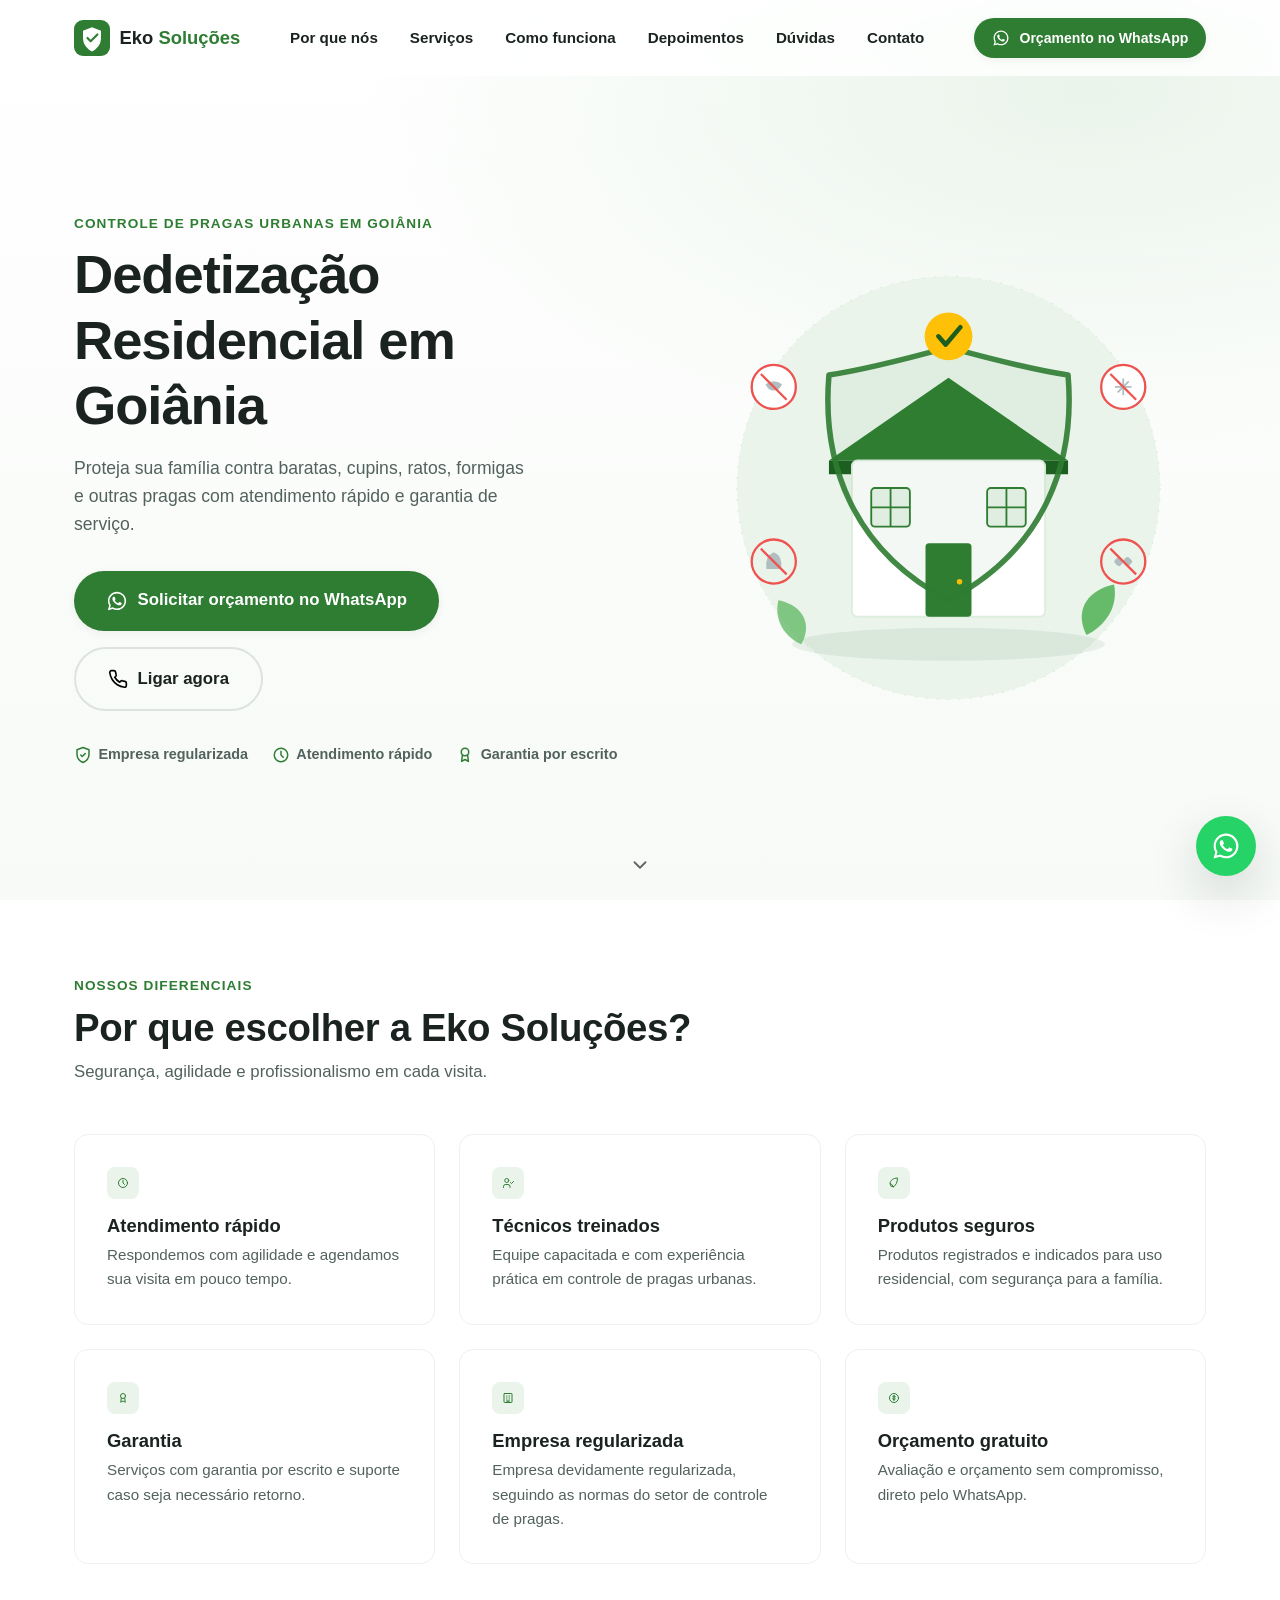
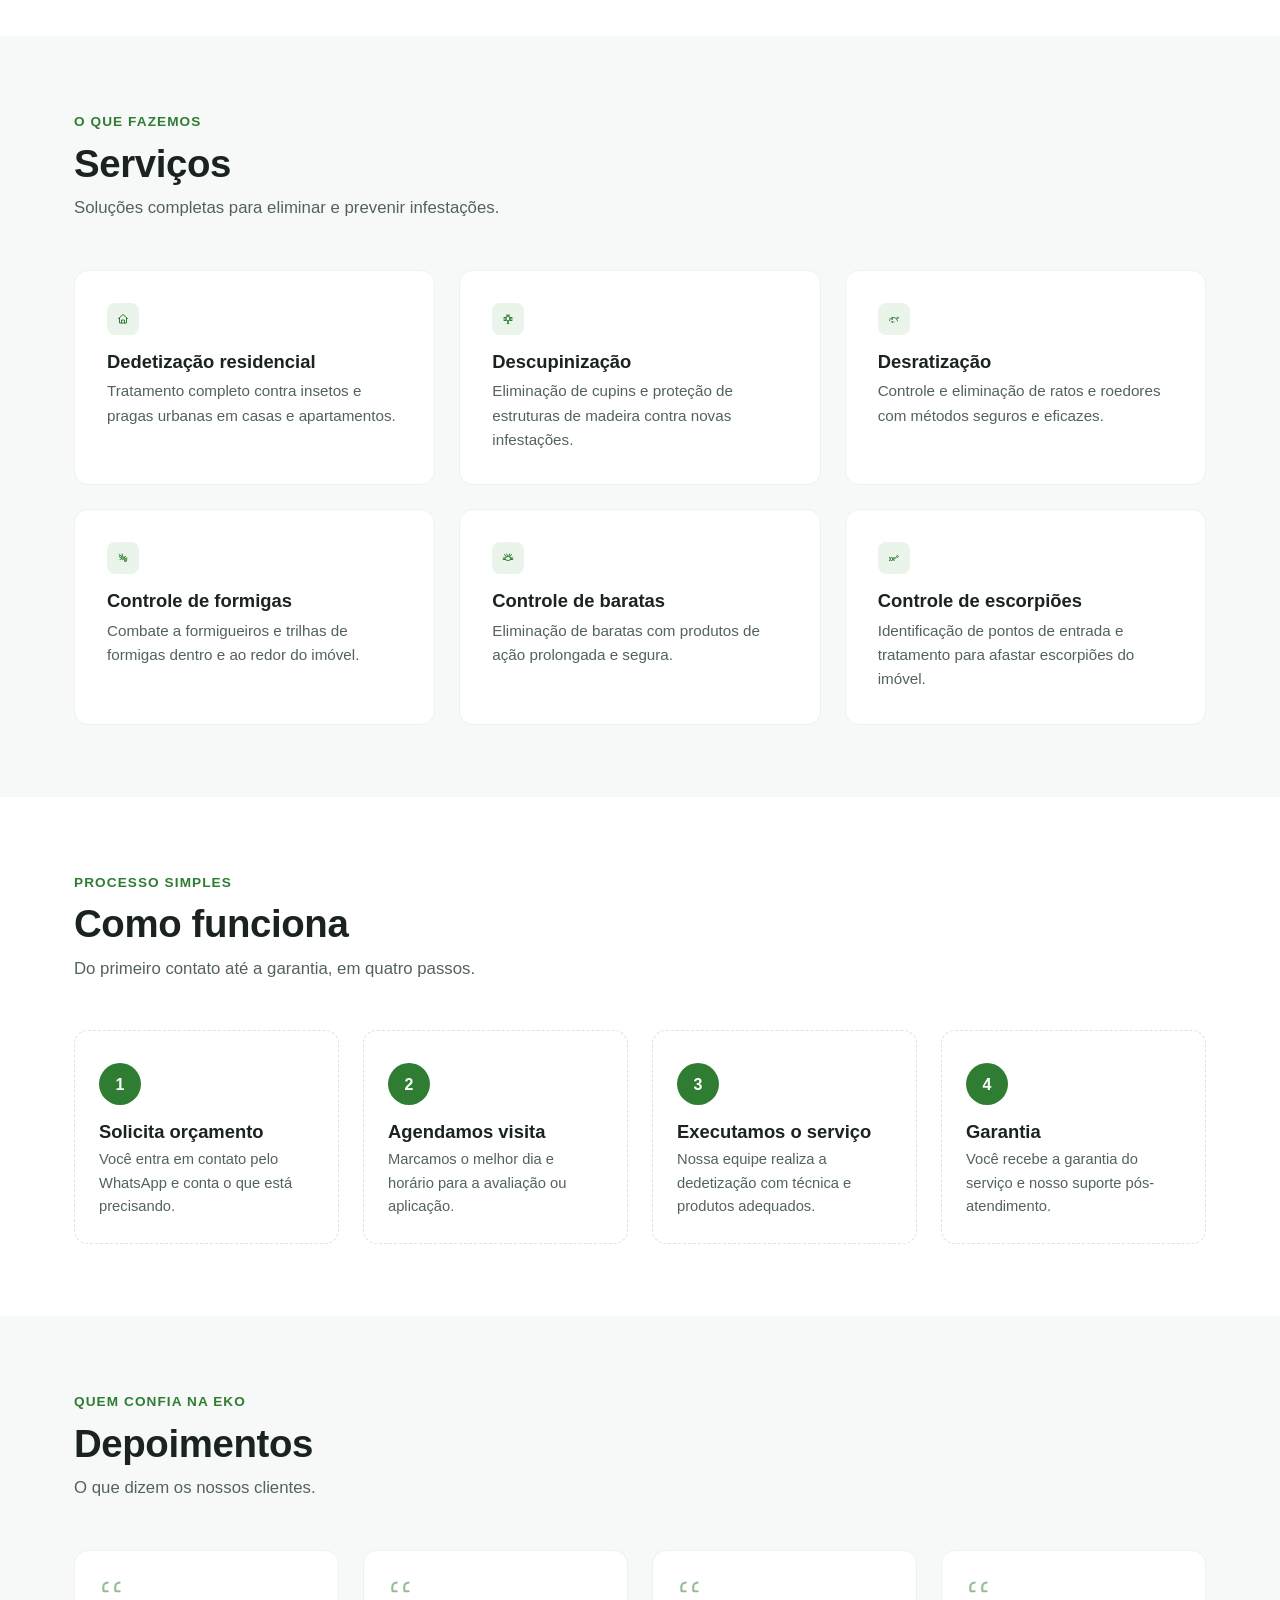
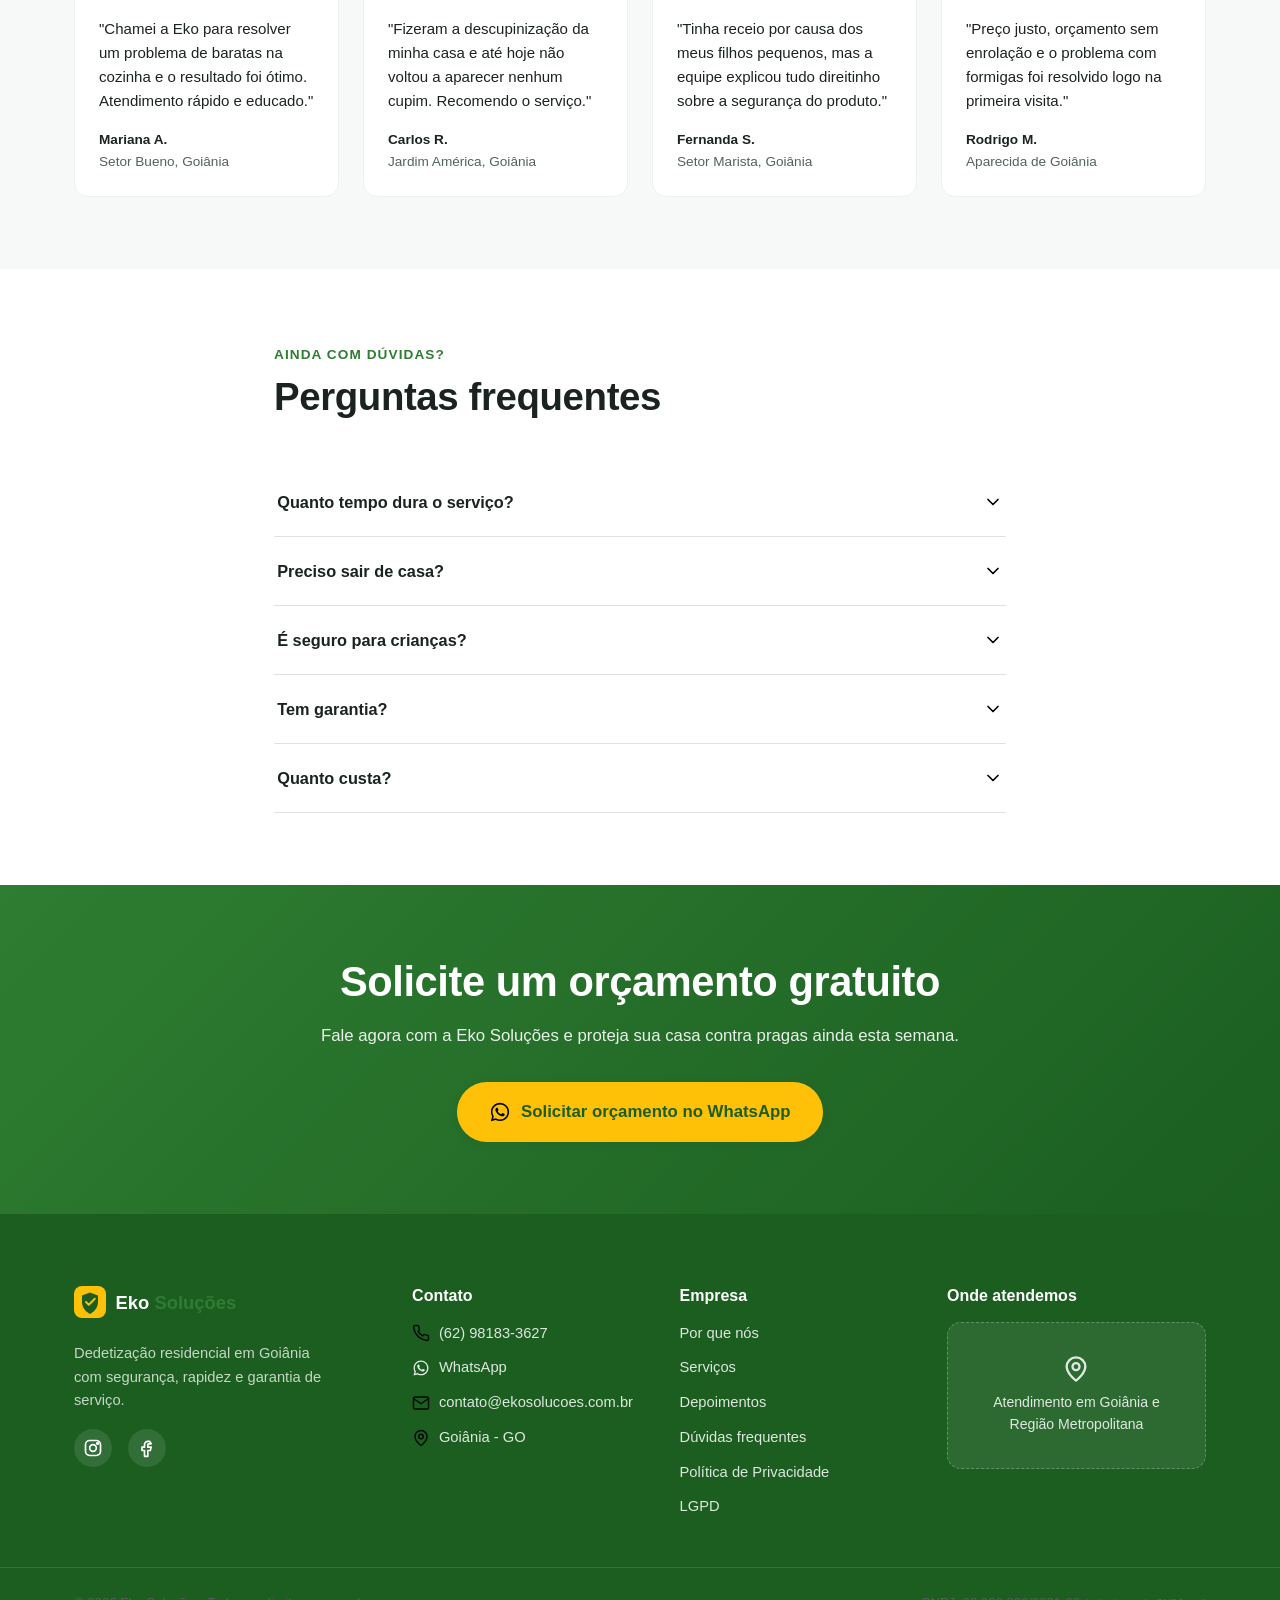
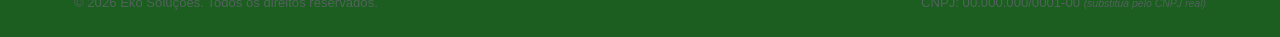
==== commit ea3d7c05: "Alterando número e tirando exemplos" ====
--- a/index.html
+++ b/index.html
@@ -411,7 +411,7 @@
             <img src="icons/quote.svg" alt="" width="26" height="26" class="testimonial__icon">
             <p>"Chamei a Eko para resolver um problema de baratas na cozinha e o resultado foi ótimo. Atendimento rápido e educado."</p>
             <footer>
-              <span class="testimonial__name">Mariana A. <span class="ficticio">(exemplo)</span></span>
+              <span class="testimonial__name">Mariana A. <span class="ficticio"></span></span>
               <span class="testimonial__place">Setor Bueno, Goiânia</span>
             </footer>
           </blockquote>
@@ -419,7 +419,7 @@
             <img src="icons/quote.svg" alt="" width="26" height="26" class="testimonial__icon">
             <p>"Fizeram a descupinização da minha casa e até hoje não voltou a aparecer nenhum cupim. Recomendo o serviço."</p>
             <footer>
-              <span class="testimonial__name">Carlos R. <span class="ficticio">(exemplo)</span></span>
+              <span class="testimonial__name">Carlos R. <span class="ficticio"></span></span>
               <span class="testimonial__place">Jardim América, Goiânia</span>
             </footer>
           </blockquote>
@@ -427,7 +427,7 @@
             <img src="icons/quote.svg" alt="" width="26" height="26" class="testimonial__icon">
             <p>"Tinha receio por causa dos meus filhos pequenos, mas a equipe explicou tudo direitinho sobre a segurança do produto."</p>
             <footer>
-              <span class="testimonial__name">Fernanda S. <span class="ficticio">(exemplo)</span></span>
+              <span class="testimonial__name">Fernanda S. <span class="ficticio"></span></span>
               <span class="testimonial__place">Setor Marista, Goiânia</span>
             </footer>
           </blockquote>
@@ -435,7 +435,7 @@
             <img src="icons/quote.svg" alt="" width="26" height="26" class="testimonial__icon">
             <p>"Preço justo, orçamento sem enrolação e o problema com formigas foi resolvido logo na primeira visita."</p>
             <footer>
-              <span class="testimonial__name">Rodrigo M. <span class="ficticio">(exemplo)</span></span>
+              <span class="testimonial__name">Rodrigo M. <span class="ficticio"></span></span>
               <span class="testimonial__place">Aparecida de Goiânia</span>
             </footer>
           </blockquote>
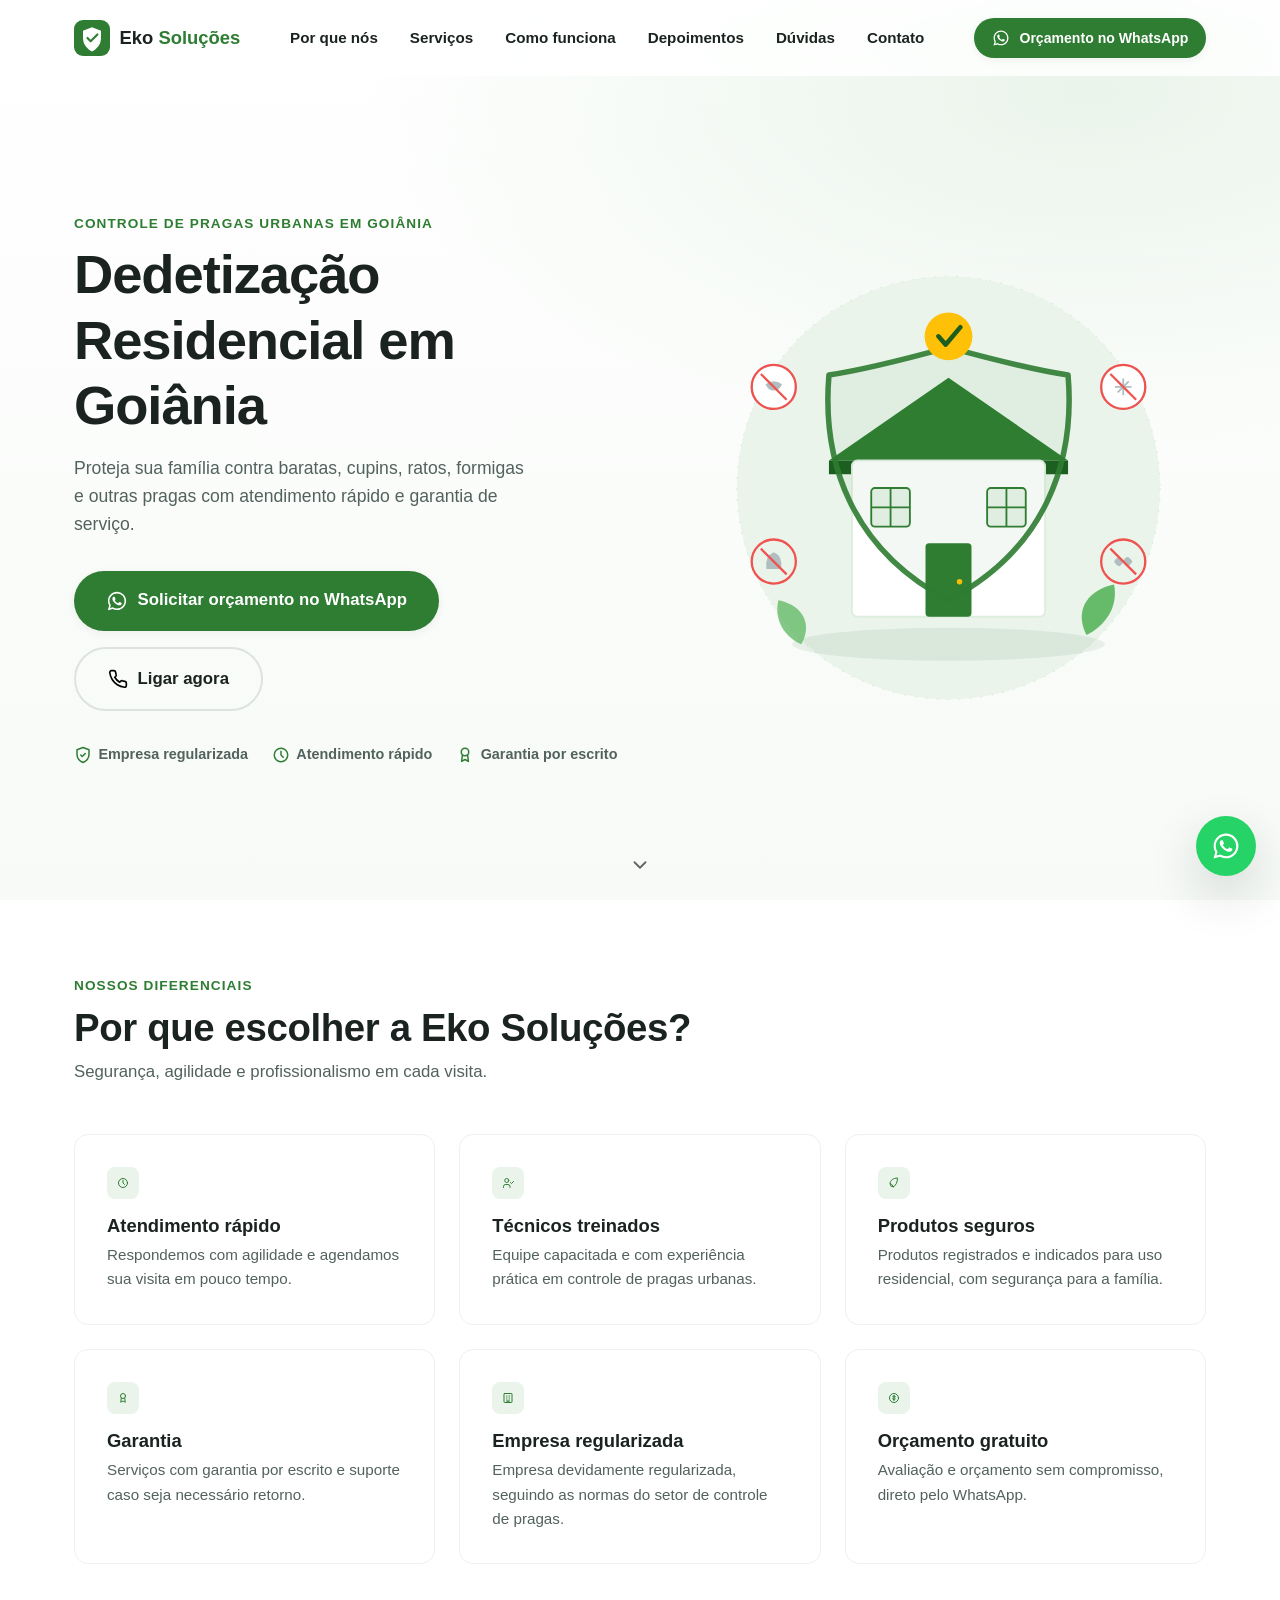
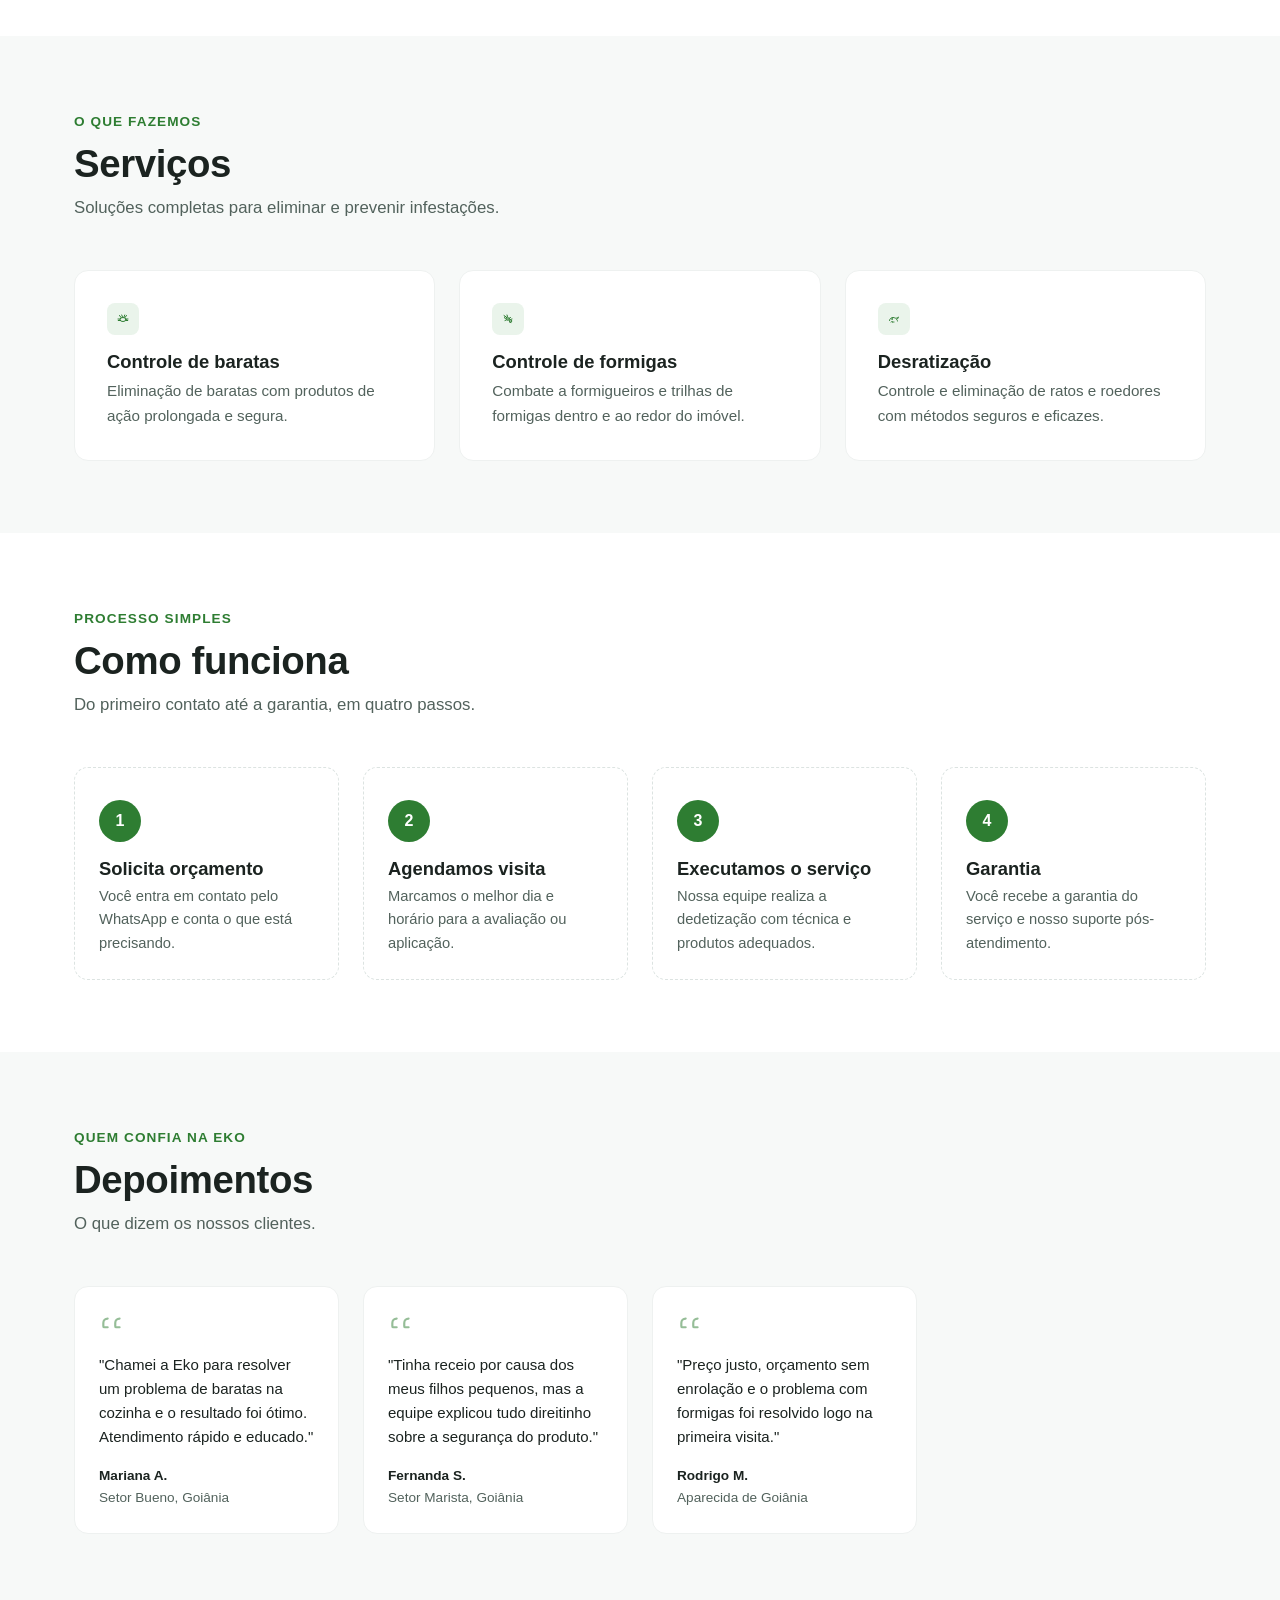
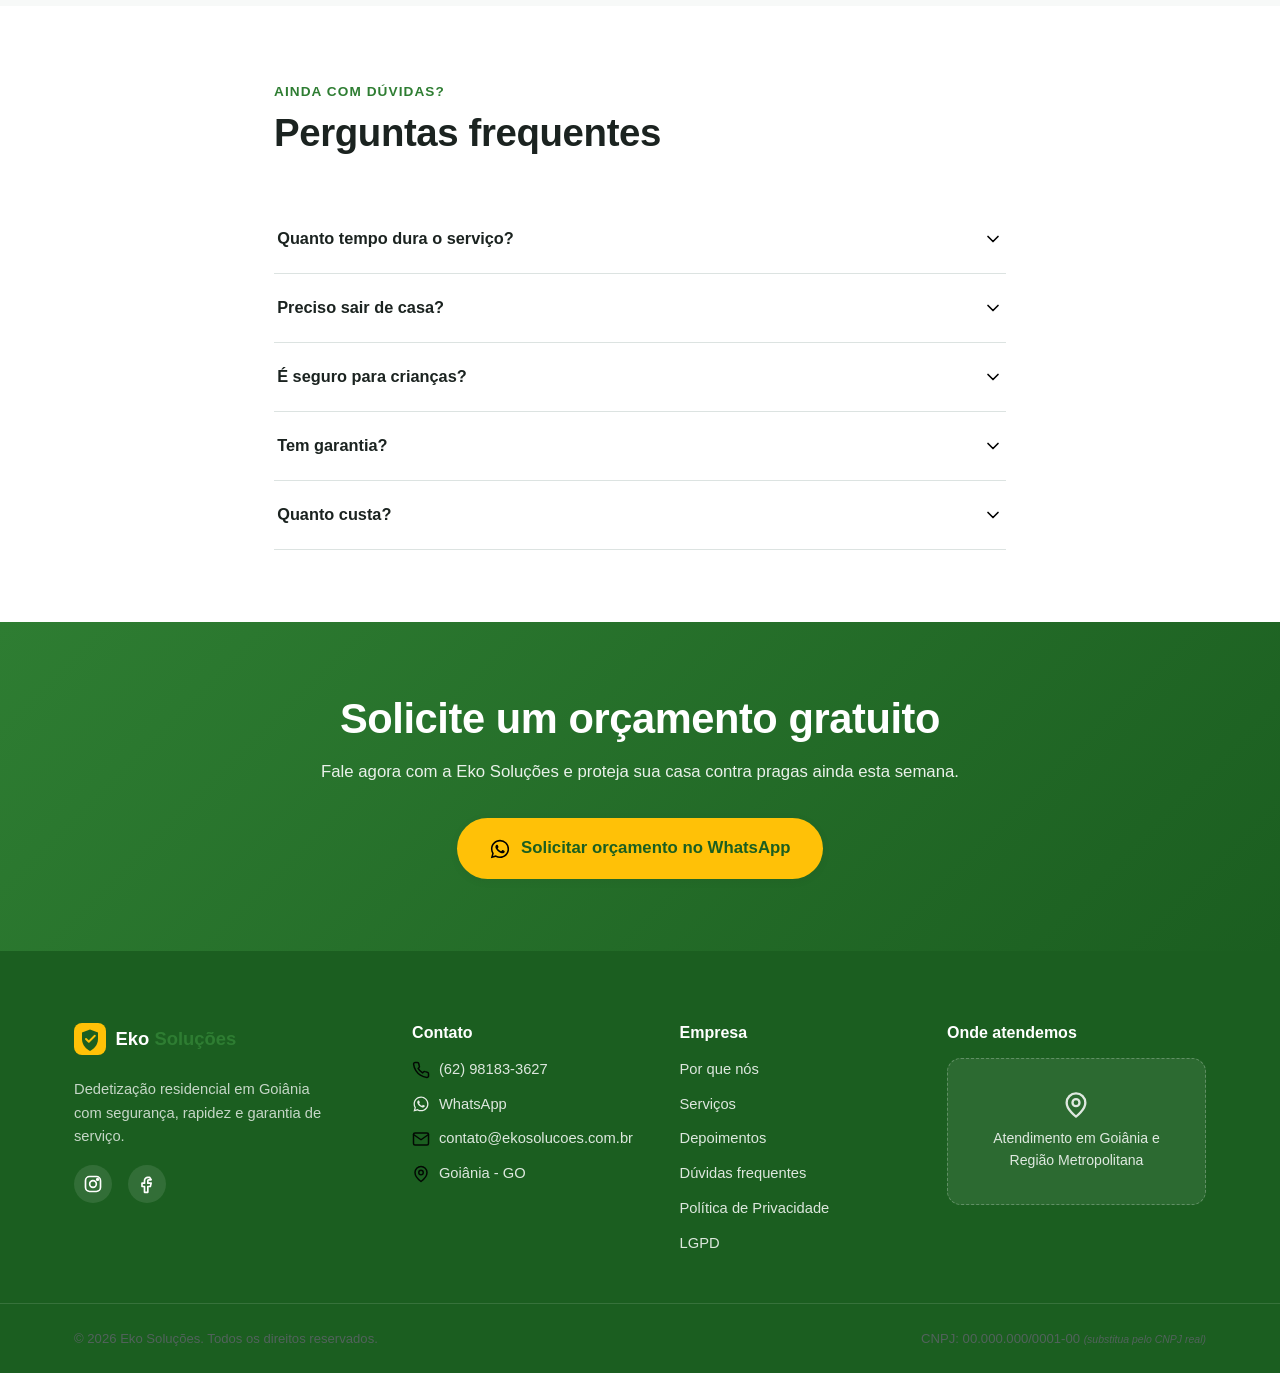
==== commit 49bcd44f: "Reduzindo alguns serviços" ====
--- a/index.html
+++ b/index.html
@@ -25,7 +25,7 @@
   <meta property="og:site_name" content="Eko Soluções">
   <meta property="og:locale" content="pt_BR">
   <meta property="og:title" content="Dedetização Residencial em Goiânia | Eko Soluções">
-  <meta property="og:description" content="Proteja sua família contra baratas, cupins, ratos, formigas e outras pragas com atendimento rápido e garantia de serviço.">
+  <meta property="og:description" content="Proteja sua família contra baratas, ratos, formigas e outras pragas com atendimento rápido e garantia de serviço.">
   <meta property="og:url" content="https://ekosolucoes.com.br/">
   <meta property="og:image" content="https://ekosolucoes.com.br/images/og-image.png">
   <meta property="og:image:width" content="1200">
@@ -37,7 +37,7 @@
   ============================================================= -->
   <meta name="twitter:card" content="summary_large_image">
   <meta name="twitter:title" content="Dedetização Residencial em Goiânia | Eko Soluções">
-  <meta name="twitter:description" content="Proteja sua família contra baratas, cupins, ratos, formigas e outras pragas com atendimento rápido e garantia de serviço.">
+  <meta name="twitter:description" content="Proteja sua família contra baratas, ratos, formigas e outras pragas com atendimento rápido e garantia de serviço.">
   <meta name="twitter:image" content="https://ekosolucoes.com.br/images/twitter-card.png">
 
   <!-- ============================================================
@@ -73,7 +73,7 @@
     "url": "https://ekosolucoes.com.br/",
     "telephone": "+5562981833627",
     "priceRange": "$$",
-    "description": "Empresa de dedetização residencial em Goiânia. Controle de baratas, cupins, ratos, formigas e escorpiões com técnicos treinados, produtos seguros e garantia de serviço.",
+    "description": "Empresa de dedetização residencial em Goiânia. Controle de baratas, ratos, formigas e escorpiões com técnicos treinados, produtos seguros e garantia de serviço.",
     "address": {
       "@type": "PostalAddress",
       "addressLocality": "Goiânia",
@@ -319,36 +319,37 @@
         </header>
 
         <div class="grid grid--3">
-          <div class="card reveal">
+         <!-- <div class="card reveal">
             <img src="icons/house.svg" alt="" width="32" height="32" class="card__icon">
             <h3>Dedetização residencial</h3>
             <p>Tratamento completo contra insetos e pragas urbanas em casas e apartamentos.</p>
-          </div>
-          <div class="card reveal">
+          </div>-->
+          <div class="card reveal">
+            <img src="icons/cockroach.svg" alt="" width="32" height="32" class="card__icon">
+            <h3>Controle de baratas</h3>
+            <p>Eliminação de baratas com produtos de ação prolongada e segura.</p>
+          </div>
+        <!--  <div class="card reveal">
             <img src="icons/termite.svg" alt="" width="32" height="32" class="card__icon">
             <h3>Descupinização</h3>
             <p>Eliminação de cupins e proteção de estruturas de madeira contra novas infestações.</p>
+          </div>-->
+          <div class="card reveal">
+            <img src="icons/ant.svg" alt="" width="32" height="32" class="card__icon">
+            <h3>Controle de formigas</h3>
+            <p>Combate a formigueiros e trilhas de formigas dentro e ao redor do imóvel.</p>
           </div>
           <div class="card reveal">
             <img src="icons/rat.svg" alt="" width="32" height="32" class="card__icon">
             <h3>Desratização</h3>
             <p>Controle e eliminação de ratos e roedores com métodos seguros e eficazes.</p>
           </div>
-          <div class="card reveal">
-            <img src="icons/ant.svg" alt="" width="32" height="32" class="card__icon">
-            <h3>Controle de formigas</h3>
-            <p>Combate a formigueiros e trilhas de formigas dentro e ao redor do imóvel.</p>
-          </div>
-          <div class="card reveal">
-            <img src="icons/cockroach.svg" alt="" width="32" height="32" class="card__icon">
-            <h3>Controle de baratas</h3>
-            <p>Eliminação de baratas com produtos de ação prolongada e segura.</p>
-          </div>
-          <div class="card reveal">
+          
+          <!--<div class="card reveal">
             <img src="icons/scorpion.svg" alt="" width="32" height="32" class="card__icon">
             <h3>Controle de escorpiões</h3>
             <p>Identificação de pontos de entrada e tratamento para afastar escorpiões do imóvel.</p>
-          </div>
+          </div>-->
         </div>
       </div>
     </section>
@@ -415,14 +416,14 @@
               <span class="testimonial__place">Setor Bueno, Goiânia</span>
             </footer>
           </blockquote>
-          <blockquote class="testimonial reveal">
+          <!--<blockquote class="testimonial reveal">
             <img src="icons/quote.svg" alt="" width="26" height="26" class="testimonial__icon">
             <p>"Fizeram a descupinização da minha casa e até hoje não voltou a aparecer nenhum cupim. Recomendo o serviço."</p>
             <footer>
               <span class="testimonial__name">Carlos R. <span class="ficticio"></span></span>
               <span class="testimonial__place">Jardim América, Goiânia</span>
             </footer>
-          </blockquote>
+          </blockquote>-->
           <blockquote class="testimonial reveal">
             <img src="icons/quote.svg" alt="" width="26" height="26" class="testimonial__icon">
             <p>"Tinha receio por causa dos meus filhos pequenos, mas a equipe explicou tudo direitinho sobre a segurança do produto."</p>
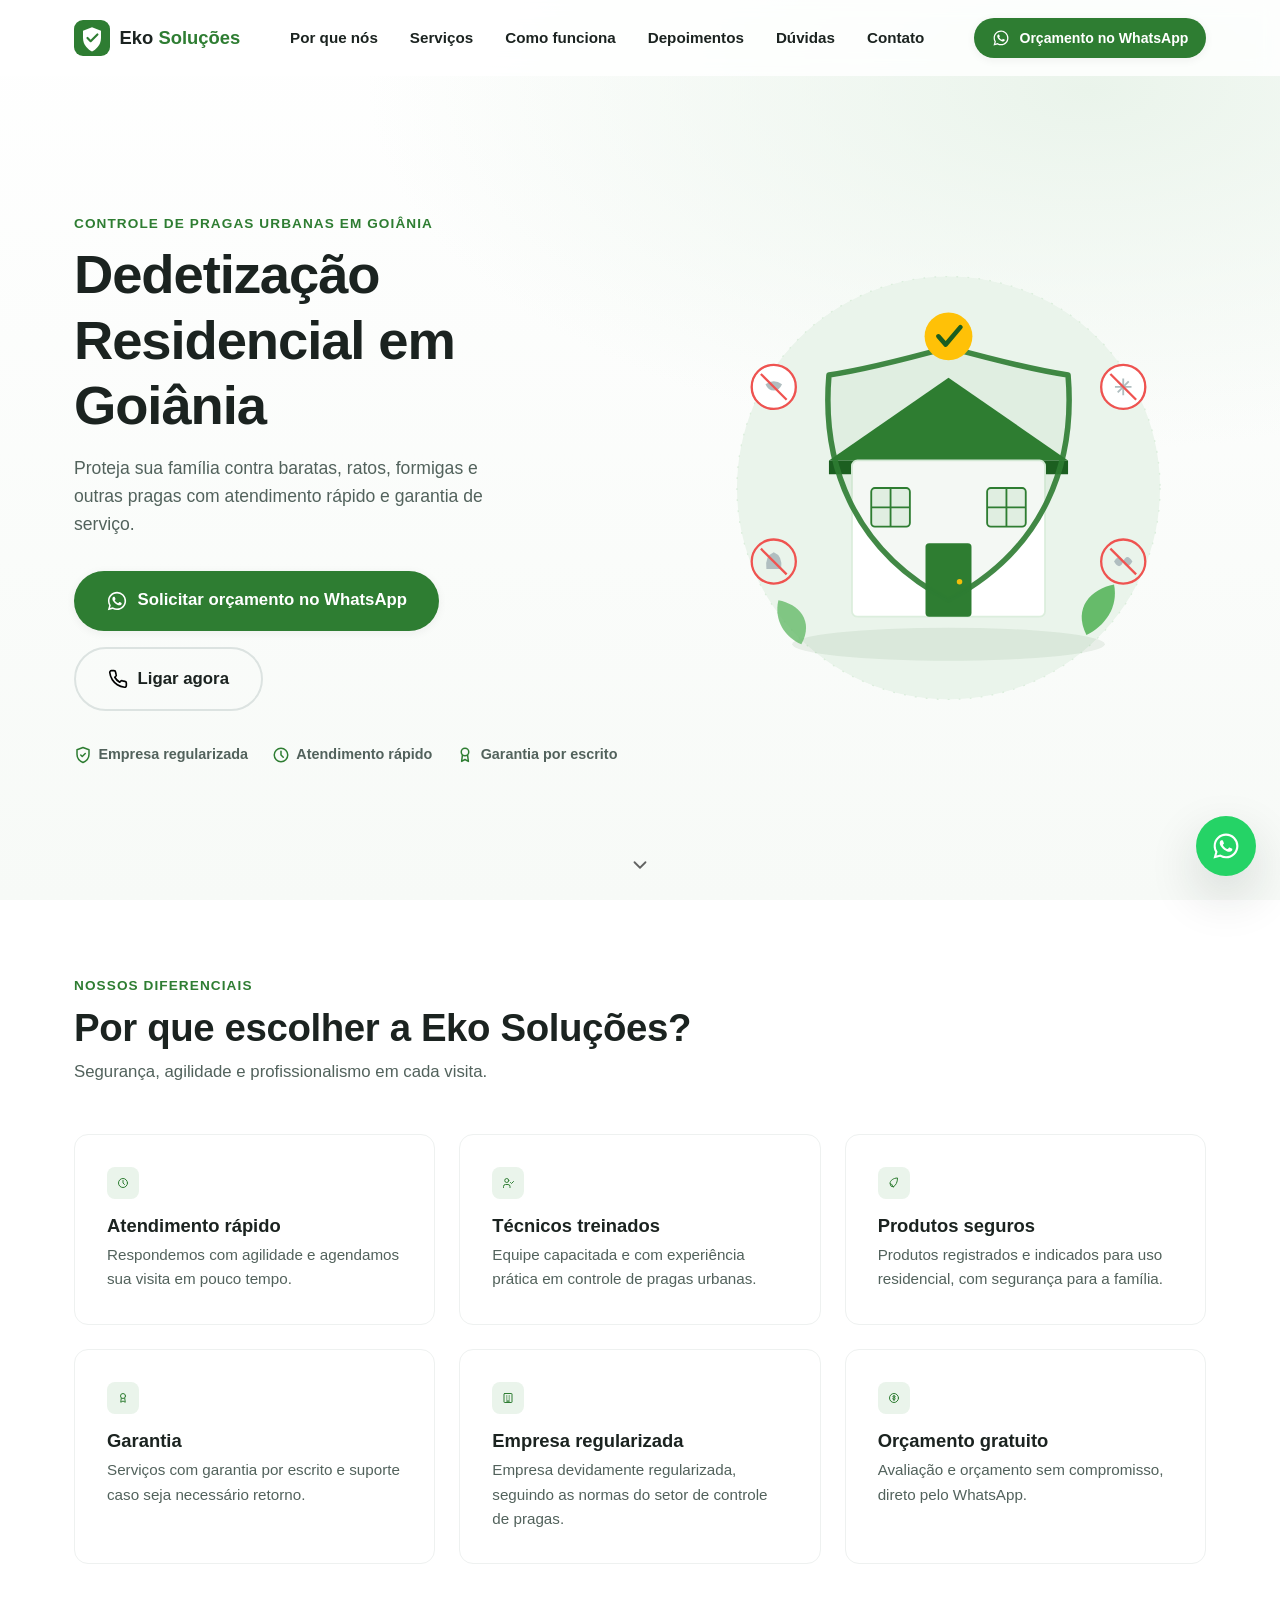
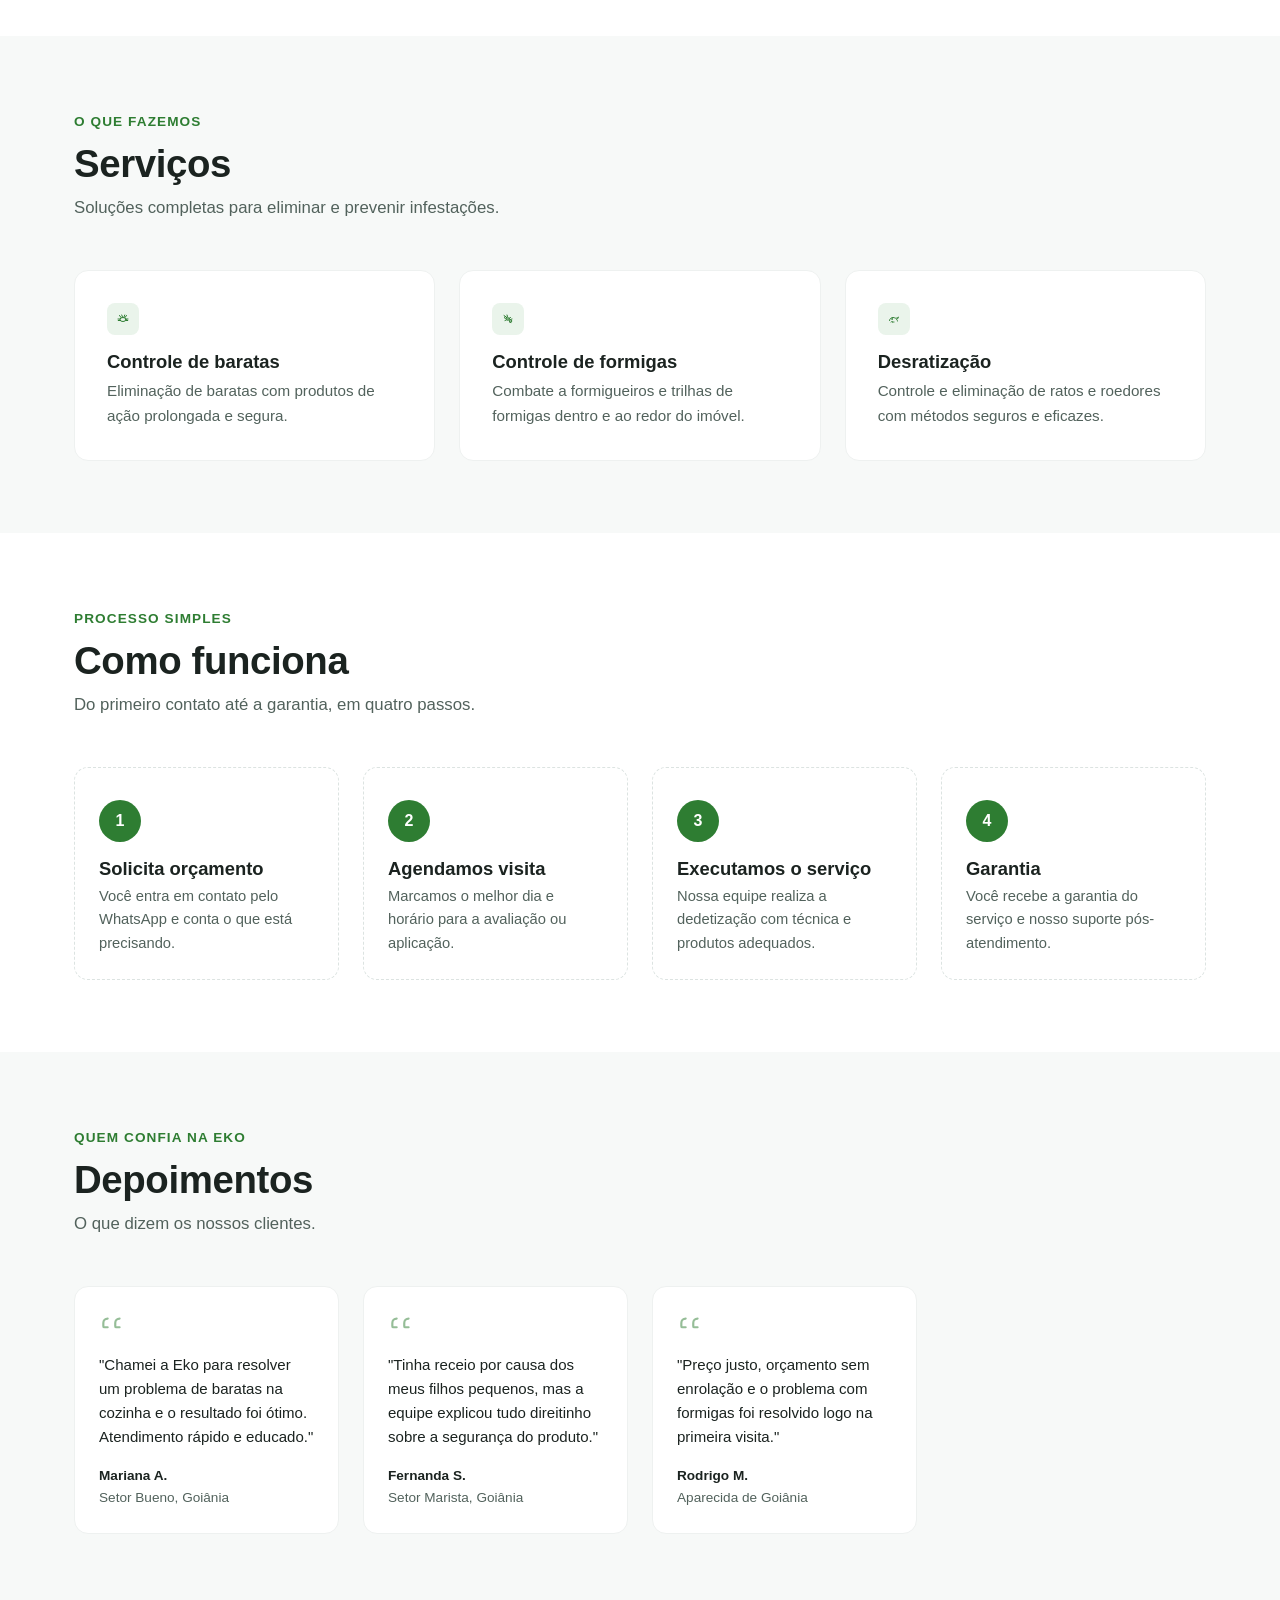
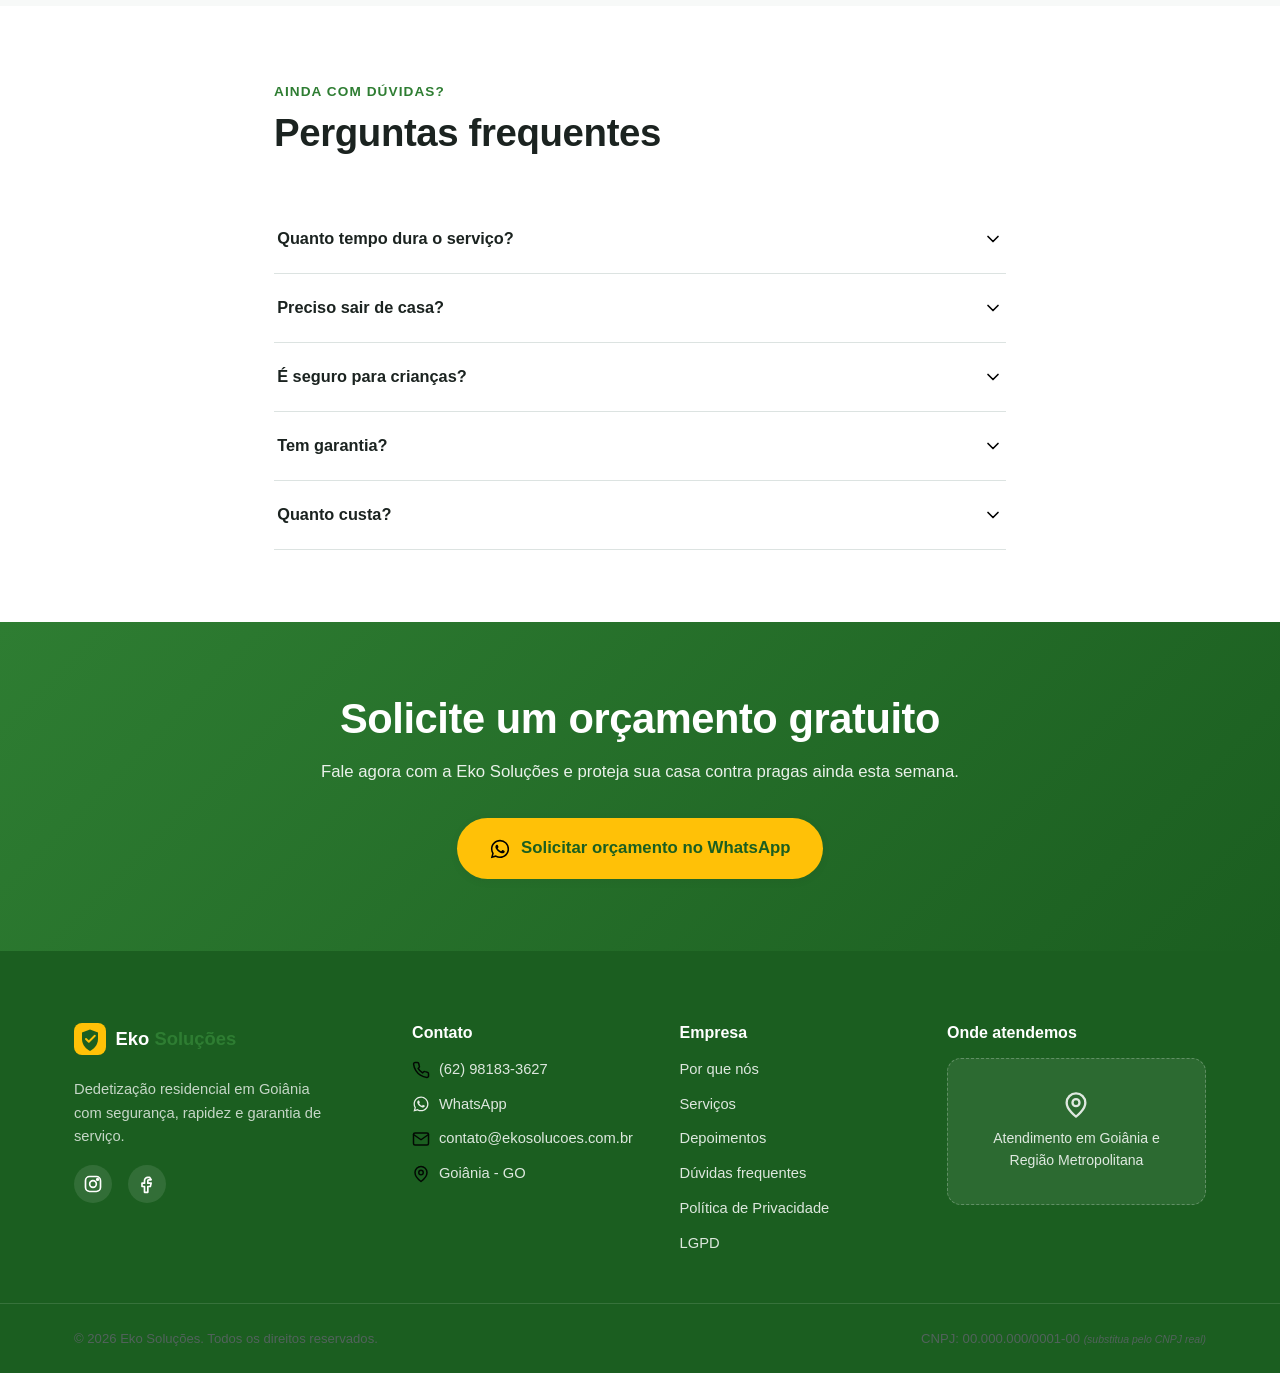
==== commit dc50f21d: "Atualiza site" ====
--- a/index.html
+++ b/index.html
@@ -222,7 +222,7 @@
           <p class="eyebrow">Controle de pragas urbanas em Goiânia</p>
           <h1 class="hero__title">Dedetização Residencial em Goiânia</h1>
           <p class="hero__subtitle">
-            Proteja sua família contra baratas, cupins, ratos, formigas e outras pragas
+            Proteja sua família contra baratas, ratos, formigas e outras pragas
             com atendimento rápido e garantia de serviço.
           </p>
 
